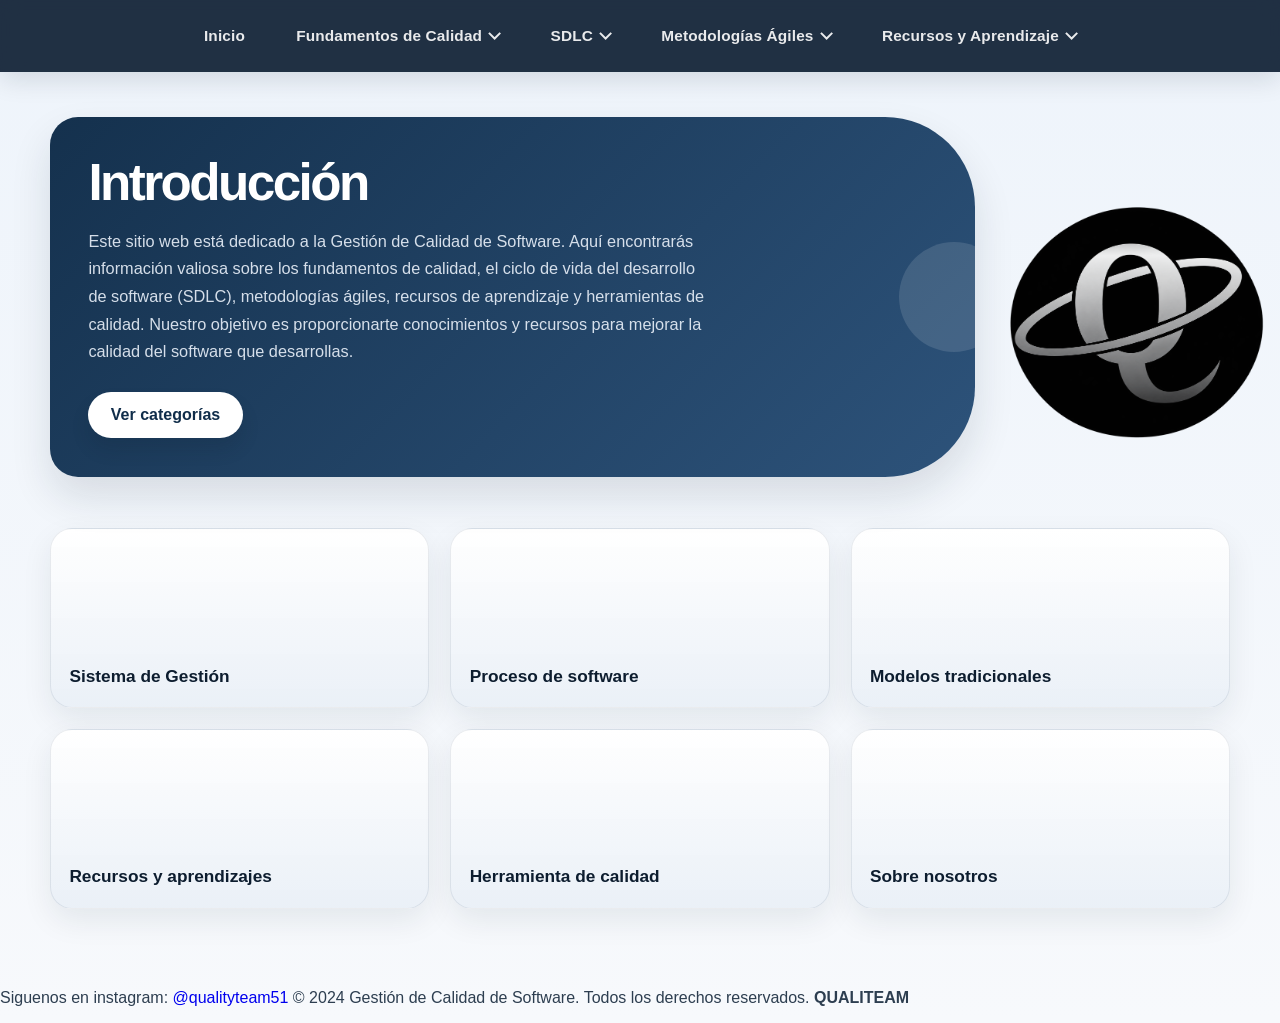
==== index.html @ 5d8a0419 "barra de navegacion con menu pregable inicio" ====
<!DOCTYPE html>
<html lang="es">
  <head>
    <meta charset="UTF-8" />
    <meta name="viewport" content="width=device-width, initial-scale=1.0" />
    <title>Gestión de Calidad de Software</title>
    <link rel="stylesheet" href="CSS/estilos.css" />
 <link rel="icon" href="fotos/Logo.jpg" type="image/png">
    <script src="JS/script.js" defer></script>
  </head>
  <body>
    <header class="topbar">
      <nav class="nav container" aria-label="Navegación principal">
        <ul class="nav__menu">
          <li><a href="index.html">Inicio</a></li>
          <li>
            <details class="nav__dropdown">
              <summary class="nav__dropdown-trigger">Fundamentos de Calidad</summary>
              <ul class="nav__submenu">
                <li><a href="fundamentos de calidad.html#quality-attributes-title">Atributos de calidad</a></li>
                <li><a href="fundamentos de calidad.html#quality-comparison-title">Calidad y pruebas</a></li>
                <li><a href="fundamentos de calidad.html#quality-traits-title">Características del software</a></li>
                <li><a href="fundamentos de calidad.html#test-levels-title">Niveles de pruebas</a></li>
              </ul>
            </details>
          </li>
          <li>
            <details class="nav__dropdown">
              <summary class="nav__dropdown-trigger">SDLC</summary>
              <ul class="nav__submenu">
                <li><a href="sdlc.html#introduccion">¿Qué es el SDLC?</a></li>
                <li><a href="sdlc.html#etapas">Etapas del SDLC</a></li>
                <li><a href="sdlc.html#stlc">SDLC y STLC</a></li>
                <li><a href="sdlc.html#glosario">Conceptos</a></li>
              </ul>
            </details>
          </li>
          <li>
            <details class="nav__dropdown">
              <summary class="nav__dropdown-trigger">Metodologías Ágiles</summary>
              <ul class="nav__submenu">
                <li><a href="">.</a></li>
                <li><a href="">.</a></li>
                <li><a href="">.</a></li>
                <li><a href=" ">.</a></li>
              </ul>
            </details>
          </li>
          <li>
            <details class="nav__dropdown">
              <summary class="nav__dropdown-trigger">Recursos y Aprendizaje</summary>
              <ul class="nav__submenu">
                <li><a href="">.</a></li>
                <li><a href="">.</a></li>
                <li><a href="">.</a></li>
                <li><a href="">.</a></li>
              </ul>
            </details>
          </li>
        </ul>
      </nav>
    </header>

    <main class="page">
      <section id="inicio" class="container hero" aria-labelledby="introduccion-title">
        <div class="hero__intro">
          <h1 id="introduccion-title" class="hero__title">Introducción</h1>
          <p class="hero__text"> 
            Este sitio web está dedicado a la Gestión de Calidad de Software. Aquí encontrarás información valiosa sobre los fundamentos de calidad, el ciclo de vida del desarrollo de software (SDLC), metodologías ágiles, recursos de aprendizaje y herramientas de calidad. Nuestro objetivo es proporcionarte conocimientos y recursos para mejorar la calidad del software que desarrollas.
          </p>
          <div class="hero__actions">
            <a href="#categorias" class="hero__button">Ver categorías</a>
          </div>
        </div>

        <div class="hero__logo" aria-label="Logo del sitio">
          <img src="fotos/Logo Q.png" alt="Logo de Gestión de Calidad de Software" />
        </div>
      </section>

      


      <section id="categorias" class="container categories" aria-label="Categorías principales del contenido">
        <div class="card-grid">
          <a class="feature-card" href="#sistema-gestion">Sistema de Gestión</a>
          <a class="feature-card" href="#proceso-software">Proceso de software</a>
          <a class="feature-card" href="#metodo-agil">Modelos tradicionales</a>
          <a class="feature-card" href="#recursos-y-aprendizajes">Recursos y aprendizajes</a>
          <a class="feature-card" href="#funcionalidad-javascript">Herramienta de calidad</a>
          <a class="feature-card" href="#requerimiento-sistema">Sobre nosotros</a>
        </div>
      </section>
    </main>
  </body>
  <footer> 
    <div class="footer-content">
      <p>Siguenos en instagram: <a href="https://www.instagram.com/qualityteam51?stkn=MThjODZhYXNjcDNhag==" target="_blank" rel="noopener noreferrer">@qualityteam51</a> &copy; 2024 Gestión de Calidad de Software. Todos los derechos reservados. <strong>QUALITEAM</strong></p>
    </div>
</html>
---- CSS/estilos.css ----
:root {
  --navy-900: #0d1d2f;
  --navy-800: #102d4a;
  --navy-700: #1d3d5f;
  --blue-500: #2d6aa8;
  --blue-200: #dfeaf6;
  --gray-100: #f3f6fb;
  --gray-200: #e7edf5;
  --gray-300: #d7dfe9;
  --gray-500: #5f7288;
  --gray-700: #2d3e50;
  --white: #ffffff;
  --shadow: 0 20px 40px rgba(13, 29, 47, 0.12);
}

* {
  box-sizing: border-box;
}

html {
  scroll-behavior: smooth;
}

body {
  margin: 0;
  font-family: "Segoe UI", Tahoma, Geneva, Verdana, sans-serif;
  background: linear-gradient(180deg, #eef4fb 0%, #f7f9fc 100%);
  color: var(--gray-700);
}

a {
  text-decoration: none;
}

img {
  max-width: 100%;
  display: block;
}

.quality-hero {
  width: min(1180px, calc(100% - 32px));
  margin: 2rem auto 1.5rem;
  display: grid;
  grid-template-columns: minmax(0, 1.55fr) minmax(310px, 0.75fr);
  align-items: stretch;
  gap: 1.5rem;
}

.quality-hero__content {
  min-width: 0;
  padding: 0.4rem 0;
}

.quality-hero__content h1 {
  margin: 0 0 1rem;
  color: #000000;
  font-size: clamp(2.2rem, 4vw, 4rem);
  line-height: 1.1;
  letter-spacing: -0.04em;
}

.quality-hero__content p {
  margin: 0;
  color: var(--gray-700);
  font-size: 1rem;
  line-height: 1.75;
}

.quality-intro {
  padding: 1.25rem;
  background: linear-gradient(135deg, #ffffff, #edf4fb);
  border: 2px solid #2d6aa8;
  border-radius: 18px;
  box-shadow: 0 12px 28px rgba(13, 29, 47, 0.12);
}

.quality-intro__content {
  height: 100%;
  display: flex;
  flex-direction: column;
  gap: 1rem;
}

.quality-intro img {
  width: 100%;
  height: 220px;
  object-fit: cover;
  border-radius: 12px;
  border: 2px solid #ffffff;
  box-shadow: 0 6px 16px rgba(13, 29, 47, 0.16);
}

.quality-intro h2 {
  margin: 0;
  color: var(--blue-500);
  font-size: 1.35rem;
  line-height: 1.3;
  text-align: center;
}

.quality-intro p {
  min-width: 0;
  margin: 0;
  color: var(--gray-700);
  font-size: 1rem;
  line-height: 1.7;
  text-align: center;
}

.container {
  width: min(1180px, calc(100% - 32px));
  margin: 0 auto;
}

.topbar {
  position: sticky;
  top: 0;
  z-index: 50;
  background: rgba(15, 31, 52, 0.92);
  backdrop-filter: blur(10px);
  box-shadow: 0 8px 26px rgba(11, 23, 39, 0.12);
}

.nav {
  min-height: 72px;
  display: flex;
  align-items: center;
  justify-content: center;
}

.nav__menu {
  list-style: none;
  display: flex;
  align-items: center;
  justify-content: center;
  flex-wrap: wrap;
  gap: 0.8rem;
  margin: 0;
  padding: 0.7rem 0;
}

.nav__menu li {
  display: inline-flex;
}

.nav__menu a {
  color: rgba(255, 255, 255, 0.9);
  font-size: 0.96rem;
  font-weight: 600;
  letter-spacing: 0.01em;
  padding: 0.75rem 1.2rem;
  border-radius: 999px;
  transition: all 0.25s ease;
}

.nav__menu a:hover,
.nav__menu a.is-active {
  background: rgba(255, 255, 255, 0.12);
  color: #ffffff;
  box-shadow: inset 0 0 0 1px rgba(255, 255, 255, 0.12);
}

.nav__dropdown {
  position: relative;
}

.nav__dropdown-trigger {
  display: flex;
  align-items: center;
  gap: 0.5rem;
  padding: 0.75rem 1.2rem;
  border-radius: 999px;
  color: rgba(255, 255, 255, 0.9);
  font-size: 0.96rem;
  font-weight: 600;
  letter-spacing: 0.01em;
  cursor: pointer;
  list-style: none;
  transition: background 0.2s ease, color 0.2s ease;
}

.nav__dropdown-trigger::-webkit-details-marker {
  display: none;
}

.nav__dropdown-trigger::after {
  width: 0.45rem;
  height: 0.45rem;
  border-right: 2px solid currentColor;
  border-bottom: 2px solid currentColor;
  content: "";
  transform: translateY(-0.12rem) rotate(45deg);
  transition: transform 0.2s ease;
}

.nav__dropdown[open] > .nav__dropdown-trigger,
.nav__dropdown-trigger:hover,
.nav__dropdown-trigger:focus-visible {
  background: rgba(255, 255, 255, 0.12);
  color: #ffffff;
  outline-color: rgba(255, 255, 255, 0.75);
}

.nav__dropdown[open] > .nav__dropdown-trigger::after {
  transform: translateY(0.12rem) rotate(225deg);
}

.nav__submenu {
  position: absolute;
  top: calc(100% + 0.45rem);
  left: 50%;
  z-index: 60;
  display: grid;
  width: max-content;
  max-width: min(320px, calc(100vw - 32px));
  gap: 0.25rem;
  margin: 0;
  padding: 0.55rem;
  border: 1px solid rgba(255, 255, 255, 0.12);
  border-radius: 14px;
  background: var(--navy-900);
  box-shadow: 0 16px 32px rgba(11, 23, 39, 0.28);
  list-style: none;
  transform: translateX(-50%);
}

.nav__menu .nav__submenu li {
  display: block;
}

.nav__menu .nav__submenu a {
  display: block;
  padding: 0.65rem 0.8rem;
  border-radius: 8px;
  font-size: 0.9rem;
  line-height: 1.4;
  white-space: normal;
}

.nav__menu .nav__submenu a:hover,
.nav__menu .nav__submenu a:focus-visible {
  background: rgba(255, 255, 255, 0.12);
  color: #ffffff;
  outline-color: rgba(255, 255, 255, 0.75);
}

:target {
  scroll-margin-top: 6rem;
}

.page {
  padding-bottom: 4rem;
}

.hero {
  display: grid;
  grid-template-columns: minmax(0, 1.9fr) 220px;
  align-items: center;
  gap: 2.2rem;
  padding: 2.8rem 0 2rem;
}

.hero__intro {
  position: relative;
  background: linear-gradient(135deg, rgba(16, 45, 74, 0.98), rgba(37, 76, 117, 0.96));
  border-radius: 28px 90px 90px 28px;
  box-shadow: var(--shadow);
  padding: clamp(1.5rem, 3vw, 2.4rem);
  overflow: hidden;
}

.hero__intro::after {
  content: "";
  position: absolute;
  right: -34px;
  top: 50%;
  width: 110px;
  height: 110px;
  border-radius: 50%;
  background: rgba(255, 255, 255, 0.12);
  transform: translateY(-50%);
}

.hero__eyebrow {
  display: inline-flex;
  margin-bottom: 1rem;
  padding: 0.45rem 0.9rem;
  border-radius: 999px;
  border: 1px solid rgba(202, 219, 238, 0.4);
  background: rgba(255, 255, 255, 0.06);
  color: #d9e6f6;
  font-size: 0.75rem;
  font-weight: 700;
  letter-spacing: 0.08em;
  text-transform: uppercase;
}

.hero__title {
  margin: 0;
  color: var(--white);
  font-size: clamp(2.2rem, 4vw, 4rem);
  line-height: 1.1;
  letter-spacing: -0.05em;
}

.hero__text {
  max-width: 620px;
  margin: 1rem 0 1.6rem;
  color: rgba(234, 241, 249, 0.9);
  font-size: 1.02rem;
  line-height: 1.7;
}

.hero__actions {
  display: flex;
  flex-wrap: wrap;
  gap: 0.9rem;
}

.hero__button {
  display: inline-flex;
  align-items: center;
  justify-content: center;
  padding: 0.9rem 1.4rem;
  border-radius: 999px;
  background: var(--white);
  color: var(--navy-800);
  font-weight: 700;
  box-shadow: 0 12px 18px rgba(12, 27, 43, 0.14);
  transition: transform 0.2s ease, box-shadow 0.2s ease;
}

.hero__button:hover,
.hero__button:focus-visible {
  transform: translateY(-2px);
  box-shadow: 0 16px 24px rgba(12, 27, 43, 0.18);
}

.hero__logo {
  width: 255px;
  height: 180px;
  margin-inline: auto;
  border-radius: 50%;
  display: grid;
  place-items: center;
  background: transparent;
  border: none;
  box-shadow: none;
  color: var(--white);
  font-size: 1.2rem;
  font-weight: 700;
  letter-spacing: 0.04em;
  text-transform: none;
  align-self: center;
}

.categories {
  padding-top: 1.2rem;
}

.card-grid {
  display: grid;
  grid-template-columns: repeat(3, minmax(0, 1fr));
  gap: 1.3rem;
  align-items: stretch;
}

.feature-card {
  display: flex;
  align-items: flex-end;
  min-height: 180px;
  padding: 1.2rem 1.15rem;
  border: 1px solid rgba(26, 52, 81, 0.09);
  border-radius: 22px;
  background: linear-gradient(180deg, rgba(255, 255, 255, 0.96), rgba(234, 240, 247, 0.98));
  box-shadow: 0 12px 30px rgba(16, 34, 53, 0.08);
  color: var(--navy-900);
  font-size: 1.08rem;
  font-weight: 700;
  line-height: 1.35;
  transition: transform 0.25s ease, box-shadow 0.25s ease, border-color 0.25s ease;
  cursor: pointer;
}

.feature-card:hover,
.feature-card:focus-visible {
  transform: translateY(-4px);
  border-color: rgba(45, 106, 168, 0.35);
  box-shadow: 0 18px 34px rgba(16, 34, 53, 0.12);
}

.feature-card:focus-visible {
  outline: 3px solid rgba(45, 106, 168, 0.3);
  outline-offset: 3px;
}

.detail-section {
  margin-top: 2.5rem;
  display: grid;
  gap: 1.2rem;
}

.info-panel {
  background: rgba(255, 255, 255, 0.9);
  border: 1px solid rgba(25, 43, 62, 0.08);
  border-radius: 20px;
  padding: 1.5rem 1.4rem 1.3rem;
  box-shadow: 0 10px 22px rgba(11, 23, 39, 0.05);
  scroll-margin-top: 120px;
}

.info-panel h2 {
  margin: 0 0 0.85rem;
  color: var(--navy-800);
  font-size: clamp(1.5rem, 2.5vw, 2.1rem);
  letter-spacing: -0.04em;
}

.info-panel p {
  margin: 0;
  color: var(--gray-500);
  line-height: 1.7;
  font-size: 1rem;
}

.quality-attributes {
  --accordion-surface: var(--white);
  --accordion-border: var(--gray-200);
  --accordion-accent: var(--blue-500);
  margin: 2.5rem 0;
}

.quality-attributes__intro {
  margin-bottom: 1.25rem;
}

.quality-attributes__intro h2 {
  margin: 0 0 0.65rem;
  color: var(--navy-800);
  font-size: clamp(1.5rem, 2.5vw, 2.1rem);
  line-height: 1.25;
}

.quality-attributes__intro p {
  margin: 0;
  color: var(--gray-500);
  line-height: 1.7;
}

.quality-accordion {
  display: grid;
  gap: 0.7rem;
}

.quality-accordion__item {
  overflow: hidden;
  border: 1px solid var(--accordion-border);
  border-radius: 12px;
  background: var(--accordion-surface);
  box-shadow: 0 5px 16px rgba(13, 29, 47, 0.05);
  transition: border-color 0.2s ease, box-shadow 0.2s ease;
}

.quality-accordion__item.is-open {
  border-color: var(--accordion-accent);
  box-shadow: 0 9px 22px rgba(13, 29, 47, 0.09);
}

.quality-accordion__heading {
  margin: 0;
  font-size: inherit;
}

.quality-accordion__trigger {
  width: 100%;
  min-height: 60px;
  display: flex;
  align-items: center;
  justify-content: space-between;
  gap: 1rem;
  padding: 1rem 1.2rem;
  border: 0;
  background: transparent;
  color: var(--navy-800);
  font: inherit;
  font-weight: 700;
  text-align: left;
  cursor: pointer;
}

.quality-accordion__trigger:hover,
.quality-accordion__trigger[aria-expanded="true"] {
  color: var(--accordion-accent);
}

.quality-accordion__trigger:focus-visible {
  outline: 3px solid color-mix(in srgb, var(--accordion-accent) 35%, transparent);
  outline-offset: -4px;
}

.quality-accordion__icon {
  position: relative;
  flex: 0 0 1.25rem;
  width: 1.25rem;
  height: 1.25rem;
  color: var(--accordion-accent);
}

.quality-accordion__icon::before,
.quality-accordion__icon::after {
  position: absolute;
  top: 50%;
  left: 50%;
  width: 0.75rem;
  height: 2px;
  border-radius: 2px;
  background: currentColor;
  content: "";
  transform: translate(-50%, -50%);
  transition: transform 0.25s ease;
}

.quality-accordion__icon::after {
  transform: translate(-50%, -50%) rotate(90deg);
}

.quality-accordion__trigger[aria-expanded="true"] .quality-accordion__icon::after {
  transform: translate(-50%, -50%) rotate(0);
}

.quality-accordion__panel {
  display: grid;
  grid-template-rows: 0fr;
  transition: grid-template-rows 0.3s ease;
}

.quality-accordion__panel.is-open {
  grid-template-rows: 1fr;
}

.quality-accordion__panel-inner {
  overflow: hidden;
}

.quality-accordion__panel-inner p {
  margin: 0;
  padding: 0 1.2rem 1.1rem;
  color: var(--gray-500);
  line-height: 1.7;
}

.quality-comparison {
  --comparison-surface: var(--white);
  --comparison-border: var(--gray-200);
  --comparison-accent: var(--blue-500);
  margin: 2.5rem 0;
}

.quality-comparison__intro {
  margin-bottom: 1.25rem;
}

.quality-comparison__intro h2 {
  margin: 0 0 0.65rem;
  color: var(--navy-800);
  font-size: clamp(1.5rem, 2.5vw, 2.1rem);
  line-height: 1.25;
}

.quality-comparison__intro p {
  margin: 0;
  color: var(--gray-500);
  line-height: 1.7;
}

.quality-comparison__grid {
  display: grid;
  grid-template-columns: repeat(3, minmax(0, 1fr));
  align-items: stretch;
  gap: 1rem;
}

.quality-comparison__card {
  --card-accent: var(--comparison-accent);
  display: flex;
  flex-direction: column;
  min-width: 0;
  padding: 1.35rem;
  border: 1px solid var(--comparison-border);
  border-top: 3px solid var(--card-accent);
  border-radius: 12px;
  background: var(--comparison-surface);
  box-shadow: 0 8px 22px rgba(13, 29, 47, 0.07);
  transition: transform 0.2s ease, box-shadow 0.2s ease;
}

.quality-comparison__card:hover {
  transform: translateY(-3px);
  box-shadow: 0 13px 28px rgba(13, 29, 47, 0.11);
}

.quality-comparison__card--qa {
  --card-accent: var(--blue-500);
}

.quality-comparison__card--qc {
  --card-accent: var(--navy-700);
}

.quality-comparison__card--testing {
  --card-accent: var(--gray-500);
}

.quality-comparison__label {
  align-self: flex-start;
  margin-bottom: 0.9rem;
  padding: 0.3rem 0.6rem;
  border-radius: 999px;
  background: var(--gray-100);
  color: var(--card-accent);
  font-size: 0.75rem;
  font-weight: 700;
}

.quality-comparison__card h3 {
  margin: 0 0 0.7rem;
  color: var(--navy-800);
  font-size: 1.2rem;
  line-height: 1.35;
}

.quality-comparison__card h3 span {
  color: var(--card-accent);
}

.quality-comparison__card > p {
  margin: 0 0 1.2rem;
  color: var(--gray-500);
  line-height: 1.7;
}

.quality-comparison__note {
  display: flex;
  align-items: baseline;
  gap: 0.45rem;
  margin-top: auto;
  padding-top: 1rem;
  border-top: 1px solid var(--comparison-border);
  color: var(--gray-700);
  font-size: 0.94rem;
  line-height: 1.6;
}

.quality-comparison__note strong,
.quality-comparison__note span {
  flex: 0 0 auto;
  color: var(--card-accent);
}

.test-levels,
.quality-callout,
.quality-tools {
  --editorial-accent: var(--blue-500);
  --editorial-rule: var(--gray-300);
}

.test-levels,
.quality-callout {
  margin: 2.5rem 0;
}

.test-levels h2,
.quality-callout h2,
.quality-tools h2 {
  margin: 0 0 0.8rem;
  color: var(--navy-800);
  font-size: 1.8rem;
  line-height: 1.3;
}

.test-levels > p,
.quality-callout > p,
.quality-tools p {
  line-height: 1.7;
}

.test-levels__list {
  display: grid;
  gap: 0.85rem;
  margin: 1.2rem 0 0;
  padding: 0;
  list-style: none;
}

.test-levels__list li {
  display: grid;
  grid-template-columns: 1.35rem minmax(0, 1fr);
  align-items: start;
  gap: 0.75rem;
}

.test-levels__list svg {
  width: 1.25rem;
  height: 1.25rem;
  margin-top: 0.18rem;
  fill: none;
  stroke: var(--editorial-accent);
  stroke-linecap: round;
  stroke-linejoin: round;
  stroke-width: 1.8;
}

.test-levels__list p {
  margin: 0;
  line-height: 1.7;
}

.test-levels__list strong {
  color: var(--editorial-accent);
}

.quality-callout {
  padding: 1.4rem 1.5rem;
  border-left: 4px solid var(--editorial-accent);
  background: var(--gray-100);
}

.quality-callout__formula {
  margin: 1.4rem 0 0;
  color: var(--navy-800);
  font-size: 1.3rem;
  line-height: 1.55;
  text-align: center;
}

.quality-tools {
  margin: 3rem auto;
}

.quality-tools__header {
  margin-bottom: 2.5rem;
}

.quality-tools__header h2 {
  font-size: 2rem;
}

.quality-tools__header p {
  max-width: 58rem;
  margin: 0;
  color: var(--gray-500);
}

.quality-tools__overview,
.quality-tools__types,
.quality-tools__benefits {
  margin: 2.5rem 0;
}

.quality-tools__overview p,
.quality-tools__benefits > p {
  max-width: 72ch;
  margin: 0 0 1.1rem;
  line-height: 1.8;
}

.quality-tools__types > h2,
.quality-tools__benefits > h2 {
  padding-bottom: 0.75rem;
  border-bottom: 1px solid var(--editorial-rule);
}

.tool-type-list {
  display: grid;
}

.tool-type {
  padding: 1.6rem 0;
  border-bottom: 1px solid var(--editorial-rule);
}

.tool-type:first-child {
  padding-top: 0.5rem;
}

.tool-type__category {
  display: inline-block;
  margin-bottom: 0.5rem;
  color: var(--editorial-accent);
  font-size: 0.82rem;
  font-weight: 700;
}

.tool-type h3,
.quality-benefit h3 {
  margin: 0 0 0.7rem;
  color: var(--navy-800);
  font-size: 1.2rem;
  line-height: 1.4;
}

.tool-type > p {
  max-width: 78ch;
  margin: 0 0 0.8rem;
  line-height: 1.8;
}

.tool-type__examples {
  max-width: 78ch;
  margin-top: 1rem;
  color: var(--gray-700);
  line-height: 1.8;
}

.tool-type__examples strong {
  color: var(--editorial-accent);
}

.tool-type__examples code {
  color: var(--navy-800);
  font: inherit;
  font-weight: 700;
}

.quality-benefits-grid {
  display: grid;
  grid-template-columns: repeat(2, minmax(0, 1fr));
  column-gap: 2.5rem;
  row-gap: 2rem;
  margin-top: 1.5rem;
}

.quality-benefit h3 {
  margin-bottom: 0.35rem;
}

.quality-benefit p {
  margin: 0;
  color: var(--gray-500);
  line-height: 1.7;
}

.practical-example {
  --timeline-accent: var(--blue-500);
  --timeline-line: var(--gray-300);
  margin: 3rem 0;
}

.practical-example__intro {
  margin-bottom: 2rem;
}

.practical-example__intro h2 {
  margin: 0 0 0.9rem;
  color: var(--navy-800);
  font-size: 1.8rem;
  line-height: 1.35;
}

.practical-example__intro p {
  max-width: 76ch;
  margin: 0 0 0.8rem;
  line-height: 1.75;
}

.quality-timeline {
  position: relative;
  display: grid;
  gap: 0;
  margin: 0;
  padding: 0 0 0 2rem;
  list-style: none;
}

.quality-timeline::before {
  position: absolute;
  top: 0.55rem;
  bottom: 0.9rem;
  left: 0.38rem;
  width: 2px;
  background: var(--timeline-line);
  content: "";
}

.quality-timeline__item {
  position: relative;
  padding: 0 0 1.7rem;
  transition: transform 0.2s ease;
}

.quality-timeline__item::after {
  position: absolute;
  top: 0.35rem;
  left: -2rem;
  width: 0.85rem;
  height: 0.85rem;
  border: 2px solid var(--white);
  border-radius: 50%;
  background: var(--timeline-accent);
  box-shadow: 0 0 0 1px var(--timeline-accent);
  content: "";
  transition: box-shadow 0.2s ease, transform 0.2s ease;
}

.quality-timeline__item h3 {
  display: flex;
  align-items: baseline;
  gap: 0.65rem;
  margin: 0 0 0.4rem;
  color: var(--navy-800);
  font-size: 1.12rem;
  line-height: 1.45;
  transition: color 0.2s ease;
}

.quality-timeline__item h3 span {
  color: var(--timeline-accent);
  font-size: 0.82rem;
  font-weight: 700;
  font-variant-numeric: tabular-nums;
}

.quality-timeline__item p {
  max-width: 76ch;
  margin: 0;
  color: var(--gray-500);
  line-height: 1.75;
}

.quality-timeline__item:hover {
  transform: translateX(3px);
}

.quality-timeline__item:hover h3 {
  color: var(--timeline-accent);
}

.quality-timeline__item:hover::after {
  box-shadow: 0 0 0 4px var(--blue-200);
  transform: scale(1.08);
}

.quality-timeline__item:last-child {
  padding-bottom: 0.5rem;
}

.practical-example__conclusion {
  max-width: 76ch;
  margin: 1.75rem 0 0;
  padding-top: 1rem;
  border-top: 1px solid var(--gray-200);
  color: var(--gray-700);
  line-height: 1.75;
}

@media (max-width: 640px) {
  .quality-callout {
    padding: 1.1rem;
  }

  .quality-callout__formula {
    font-size: 1.05rem;
  }

  .quality-benefits-grid {
    grid-template-columns: 1fr;
    row-gap: 1.5rem;
  }

  .practical-example__intro h2 {
    font-size: 1.5rem;
  }
}

@media (prefers-reduced-motion: reduce) {
  .quality-timeline__item,
  .quality-timeline__item::after {
    transition: none;
  }
}

.quality-traits {
  --traits-surface: var(--white);
  --traits-border: var(--gray-200);
  --traits-accent: var(--blue-500);
  margin: 2.5rem 0;
}

.quality-traits__intro {
  margin-bottom: 1.25rem;
}

.quality-traits__intro h2 {
  margin: 0 0 0.65rem;
  color: var(--navy-800);
  font-size: clamp(1.5rem, 2.5vw, 2.1rem);
  line-height: 1.25;
}

.quality-traits__intro p {
  margin: 0;
  color: var(--gray-500);
  line-height: 1.7;
}

.quality-traits__grid {
  display: grid;
  grid-template-columns: repeat(4, minmax(0, 1fr));
  align-items: start;
  gap: 1rem;
}

.quality-trait {
  overflow: hidden;
  border: 1px solid var(--traits-border);
  border-radius: 12px;
  background: var(--traits-surface);
  box-shadow: 0 7px 20px rgba(13, 29, 47, 0.06);
  transition: transform 0.2s ease, box-shadow 0.2s ease, border-color 0.2s ease;
}

.quality-trait:hover,
.quality-trait:focus-within,
.quality-trait.is-open {
  transform: translateY(-3px);
  border-color: var(--traits-accent);
  box-shadow: 0 12px 26px rgba(13, 29, 47, 0.1);
}

.quality-trait__heading {
  margin: 0;
  font-size: inherit;
}

.quality-trait__trigger {
  width: 100%;
  min-height: 112px;
  display: flex;
  align-items: flex-start;
  justify-content: space-between;
  gap: 0.75rem;
  padding: 1.15rem;
  border: 0;
  background: transparent;
  color: var(--navy-800);
  font: inherit;
  font-weight: 700;
  line-height: 1.4;
  text-align: left;
  cursor: pointer;
}

.quality-trait__trigger:hover,
.quality-trait__trigger[aria-expanded="true"] {
  color: var(--traits-accent);
}

.quality-trait__trigger:focus-visible {
  outline: 3px solid color-mix(in srgb, var(--traits-accent) 35%, transparent);
  outline-offset: -4px;
}

.quality-trait__icon {
  position: relative;
  flex: 0 0 1.15rem;
  width: 1.15rem;
  height: 1.15rem;
  margin-top: 0.1rem;
  color: var(--traits-accent);
}

.quality-trait__icon::before,
.quality-trait__icon::after {
  position: absolute;
  top: 50%;
  left: 50%;
  width: 0.7rem;
  height: 2px;
  border-radius: 2px;
  background: currentColor;
  content: "";
  transform: translate(-50%, -50%);
  transition: transform 0.25s ease;
}

.quality-trait__icon::after {
  transform: translate(-50%, -50%) rotate(90deg);
}

.quality-trait__trigger[aria-expanded="true"] .quality-trait__icon::after {
  transform: translate(-50%, -50%) rotate(0);
}

.quality-trait__panel {
  display: grid;
  grid-template-rows: 0fr;
  transition: grid-template-rows 0.3s ease;
}

.quality-trait__panel.is-open {
  grid-template-rows: 1fr;
}

.quality-trait__panel-inner {
  overflow: hidden;
}

.quality-trait__panel-inner p {
  margin: 0;
  padding: 0 1.15rem 1.15rem;
  color: var(--gray-500);
  line-height: 1.65;
  opacity: 0;
  transform: translateY(-0.4rem);
  transition: opacity 0.25s ease, transform 0.25s ease;
}

.quality-trait__panel.is-open .quality-trait__panel-inner p {
  opacity: 1;
  transform: translateY(0);
}

@media (max-width: 960px) {
  .quality-traits__grid {
    grid-template-columns: repeat(2, minmax(0, 1fr));
  }
}

@media (max-width: 600px) {
  .quality-traits__grid {
    grid-template-columns: 1fr;
  }

  .quality-trait__trigger {
    min-height: 76px;
  }
}

@media (max-width: 820px) {
  .quality-comparison__grid {
    grid-template-columns: repeat(2, minmax(0, 1fr));
  }
}

@media (max-width: 560px) {
  .quality-comparison__grid {
    grid-template-columns: 1fr;
  }
}

@media (prefers-reduced-motion: reduce) {
  .quality-accordion__item,
  .quality-accordion__icon::before,
  .quality-accordion__icon::after,
  .quality-accordion__panel,
  .quality-comparison__card,
  .quality-trait,
  .quality-trait__icon::before,
  .quality-trait__icon::after,
  .quality-trait__panel,
  .quality-trait__panel-inner p {
    transition: none;
  }
}

@media (max-width: 900px) {
  .hero {
    grid-template-columns: 1fr;
    gap: 1.5rem;
    padding-top: 2.2rem;
  }

  .hero__logo {
    width: 255px;
    height: 180px;
  }

  .card-grid {
    grid-template-columns: repeat(2, minmax(0, 1fr));
  }
}

@media (max-width: 900px) {
  .quality-hero {
    grid-template-columns: 1fr;
  }

  .quality-intro {
    width: 100%;
  }
}

@media (max-width: 640px) {
  .quality-hero {
    width: calc(100% - 32px);
  }

  .quality-intro {
    width: 100%;
    margin-left: auto;
    margin-right: auto;
    text-align: center;
  }

  .quality-intro img {
    width: 100%;
    height: 180px;
  }
}

@media (max-width: 640px) {
  .nav {
    padding: 0.6rem 0;
  }

  .nav__menu {
    gap: 0.45rem;
  }

  .nav__menu a {
    font-size: 0.82rem;
    padding: 0.7rem 0.85rem;
  }

  .nav__dropdown-trigger {
    gap: 0.4rem;
    padding: 0.7rem 0.85rem;
    font-size: 0.82rem;
  }

  .nav__menu .nav__submenu a {
    padding: 0.65rem 0.8rem;
    font-size: 0.9rem;
  }

  .hero__intro {
    border-radius: 24px;
  }

  .hero__intro::after {
    display: none;
  }

  .card-grid {
    grid-template-columns: 1fr;
  }
}

.sdlc-cycle {
  width: min(100% - 2rem, 680px);
  margin: 2rem auto;
  padding: 1rem;
  overflow: hidden;
  border: 1px solid var(--gray-200);
  border-radius: 20px;
  background: var(--white);
  box-shadow: var(--shadow);
}

.sdlc-cycle .imagen-sdlc {
  width: 100%;
  height: auto;
  border-radius: 12px;
}

.sdlc-cycle figcaption {
  margin-top: 0.85rem;
  color: var(--gray-500);
  font-size: 0.95rem;
  line-height: 1.6;
  text-align: center;
}

#stlc .sdlc-comparison__intro {
  max-width: 78ch;
  line-height: 1.75;
}

.sdlc-comparison__scroll-hint {
  display: none;
}

.sdlc-comparison__table-wrap {
  max-width: 100%;
  margin: 1.5rem 0;
  overflow-x: auto;
  border: 1px solid var(--gray-200);
  border-radius: 16px;
  background: var(--white);
  box-shadow: 0 12px 28px rgba(13, 29, 47, 0.08);
  -webkit-overflow-scrolling: touch;
}

.sdlc-comparison__table-wrap:focus-visible {
  outline: 3px solid rgba(45, 106, 168, 0.4);
  outline-offset: 3px;
}

.sdlc-comparison__table {
  width: 100%;
  min-width: 720px;
  border-collapse: separate;
  border-spacing: 0;
  color: var(--gray-700);
  line-height: 1.6;
  text-align: left;
}

.sdlc-comparison__table caption {
  padding: 1rem 1.15rem;
  color: var(--navy-800);
  font-size: 1.05rem;
  font-weight: 700;
  text-align: left;
}

.sdlc-comparison__table th,
.sdlc-comparison__table td {
  padding: 1rem 1.15rem;
  border-top: 1px solid var(--gray-200);
  vertical-align: top;
}

.sdlc-comparison__table thead th {
  background: var(--navy-800);
  color: var(--white);
  font-size: 0.95rem;
  font-weight: 700;
}

.sdlc-comparison__table thead th:first-child {
  width: 17%;
}

.sdlc-comparison__table thead th:nth-child(2) {
  background: var(--blue-500);
}

.sdlc-comparison__table thead th:nth-child(3) {
  background: var(--navy-700);
}

.sdlc-comparison__table tbody th {
  width: 17%;
  color: var(--navy-800);
  font-size: 0.95rem;
}

.sdlc-comparison__table tbody tr:nth-child(even) {
  background: var(--gray-100);
}

.sdlc-comparison__note {
  margin: 1.5rem 0;
  padding: 1rem 1.2rem;
  border-left: 4px solid var(--blue-500);
  border-radius: 0 12px 12px 0;
  background: var(--blue-200);
  color: var(--navy-800);
  line-height: 1.7;
}

@media (max-width: 560px) {
  .sdlc-cycle {
    width: calc(100% - 1rem);
    padding: 0.65rem;
    border-radius: 16px;
  }

  .sdlc-comparison__scroll-hint {
    display: block;
    margin: 0.75rem 0;
    color: var(--gray-500);
    font-size: 0.9rem;
  }

  .sdlc-comparison__table th,
  .sdlc-comparison__table td {
    padding: 0.85rem;
  }
}

#glosario .sdlc-glossary__intro {
  max-width: 78ch;
  margin-bottom: 1.25rem;
  color: var(--gray-500);
  line-height: 1.75;
}

.sdlc-glossary__grid {
  display: grid;
  grid-template-columns: repeat(2, minmax(0, 1fr));
  gap: 1rem;
  margin: 1.5rem 0;
}

.sdlc-glossary__item {
  min-width: 0;
  padding: 1.2rem;
  border: 1px solid var(--gray-200);
  border-left: 4px solid var(--blue-500);
  border-radius: 12px;
  background: var(--white);
  box-shadow: 0 8px 22px rgba(13, 29, 47, 0.06);
}

.sdlc-glossary__item dt {
  display: flex;
  flex-wrap: wrap;
  align-items: center;
  gap: 0.55rem;
  margin-bottom: 0.65rem;
  color: var(--navy-800);
  font-size: 1.08rem;
  font-weight: 700;
  line-height: 1.4;
}

.sdlc-glossary__category {
  padding: 0.2rem 0.55rem;
  border-radius: 999px;
  background: var(--blue-200);
  color: var(--blue-500);
  font-size: 0.72rem;
  font-weight: 700;
  letter-spacing: 0.03em;
  text-transform: uppercase;
}

.sdlc-glossary__item dd {
  margin: 0;
  color: var(--gray-500);
  line-height: 1.7;
}

@media (max-width: 700px) {
  .sdlc-glossary__grid {
    grid-template-columns: 1fr;
  }
}
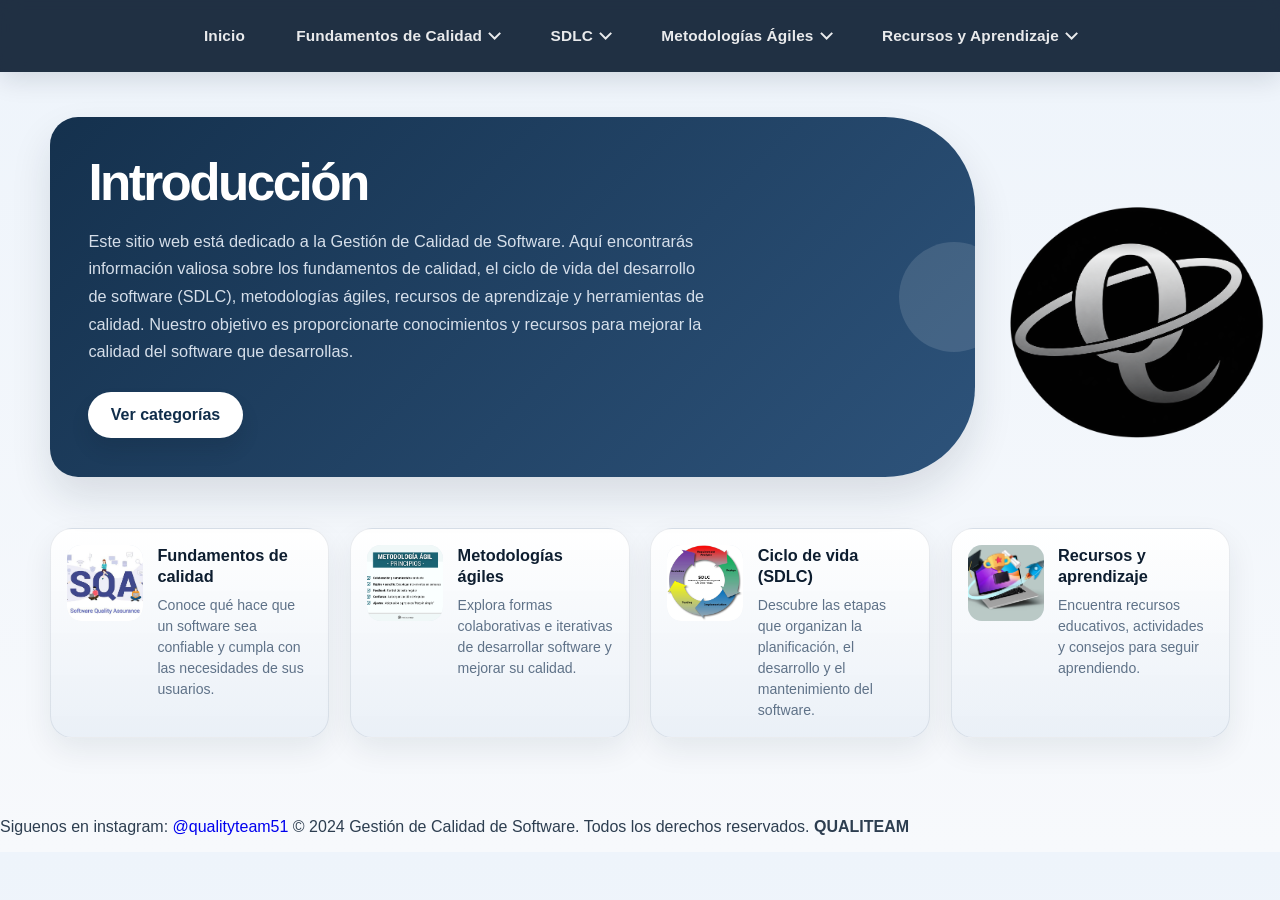
==== commit c7f0fb5c: "Incorparacion de las ultimas 2 paginas (Metodologias agiles) y (Recursos y Aprendizaje) y atajos fal" ====
--- a/index.html
+++ b/index.html
@@ -8,7 +8,7 @@
  <link rel="icon" href="fotos/Logo.jpg" type="image/png">
     <script src="JS/script.js" defer></script>
   </head>
-  <body>
+   <body>
     <header class="topbar">
       <nav class="nav container" aria-label="Navegación principal">
         <ul class="nav__menu">
@@ -39,21 +39,21 @@
             <details class="nav__dropdown">
               <summary class="nav__dropdown-trigger">Metodologías Ágiles</summary>
               <ul class="nav__submenu">
-                <li><a href="">.</a></li>
-                <li><a href="">.</a></li>
-                <li><a href="">.</a></li>
-                <li><a href=" ">.</a></li>
+                <li><a href="metodologias_agiles.html#que-son-agiles">¿Qué son?</a></li>
+                <li><a href="metodologias_agiles.html#aporte-calidad">Agilidad y calidad</a></li>
+                <li><a href="metodologias_agiles.html#metodologias">Metodologías</a></li>
+                <li><a href="metodologias_agiles.html#tecnicas">Técnicas de calidad</a></li>
               </ul>
             </details>
           </li>
           <li>
-            <details class="nav__dropdown">
+             <details class="nav__dropdown">
               <summary class="nav__dropdown-trigger">Recursos y Aprendizaje</summary>
               <ul class="nav__submenu">
-                <li><a href="">.</a></li>
-                <li><a href="">.</a></li>
-                <li><a href="">.</a></li>
-                <li><a href="">.</a></li>
+                <li><a href="recursos_aprendizaje.html#recursos-educativos">Recursos educativos</a></li>
+                <li><a href="recursos_aprendizaje.html#habilidades">Habilidades</a></li>
+                <li><a href="recursos_aprendizaje.html#actividades">Actividades prácticas</a></li>
+                <li><a href="recursos_aprendizaje.html#consejos">Consejos de aprendizaje</a></li>
               </ul>
             </details>
           </li>
@@ -83,12 +83,34 @@
 
       <section id="categorias" class="container categories" aria-label="Categorías principales del contenido">
         <div class="card-grid">
-          <a class="feature-card" href="#sistema-gestion">Sistema de Gestión</a>
-          <a class="feature-card" href="#proceso-software">Proceso de software</a>
-          <a class="feature-card" href="#metodo-agil">Modelos tradicionales</a>
-          <a class="feature-card" href="#recursos-y-aprendizajes">Recursos y aprendizajes</a>
-          <a class="feature-card" href="#funcionalidad-javascript">Herramienta de calidad</a>
-          <a class="feature-card" href="#requerimiento-sistema">Sobre nosotros</a>
+          <a class="feature-card" href="fundamentos%20de%20calidad.html#quality-attributes-title">
+            <img class="feature-card__image" src="fotos/calidad.jpg" alt="Ilustración sobre aseguramiento de calidad de software" />
+            <span class="feature-card__content">
+              <span class="feature-card__title">Fundamentos de calidad</span>
+              <span class="feature-card__description">Conoce qué hace que un software sea confiable y cumpla con las necesidades de sus usuarios.</span>
+            </span>
+          </a>
+          <a class="feature-card" href="metodologias_agiles.html#que-son-agiles">
+            <img class="feature-card__image" src="fotos/metodologias agiles.png" alt="Logo de Qualiteam" />
+            <span class="feature-card__content">
+              <span class="feature-card__title">Metodologías ágiles</span>
+              <span class="feature-card__description">Explora formas colaborativas e iterativas de desarrollar software y mejorar su calidad.</span>
+            </span>
+          </a>
+          <a class="feature-card" href="sdlc.html#introduccion">
+            <img class="feature-card__image" src="fotos/SDLC_Cycle.jpg" alt="Diagrama del ciclo de vida del desarrollo de software" />
+            <span class="feature-card__content">
+              <span class="feature-card__title">Ciclo de vida (SDLC)</span>
+              <span class="feature-card__description">Descubre las etapas que organizan la planificación, el desarrollo y el mantenimiento del software.</span>
+            </span>
+          </a>
+          <a class="feature-card" href="recursos_aprendizaje.html#recursos-educativos">
+            <img class="feature-card__image" src="fotos/recurso%20de%20aprendizaje.png" alt="Vista previa de recursos de aprendizaje" />
+            <span class="feature-card__content">
+              <span class="feature-card__title">Recursos y aprendizaje</span>
+              <span class="feature-card__description">Encuentra recursos educativos, actividades y consejos para seguir aprendiendo.</span>
+            </span>
+          </a>
         </div>
       </section>
     </main>
--- a/CSS/estilos.css
+++ b/CSS/estilos.css
@@ -382,6 +382,46 @@
   cursor: pointer;
 }
 
+.categories .card-grid {
+  grid-template-columns: repeat(4, minmax(0, 1fr));
+}
+
+.categories .feature-card {
+  display: grid;
+  grid-template-columns: 76px minmax(0, 1fr);
+  align-items: start;
+  gap: 0.9rem;
+  min-height: 0;
+  padding: 1rem;
+}
+
+.feature-card__image {
+  width: 76px;
+  height: 76px;
+  border-radius: 14px;
+  object-fit: cover;
+  background: var(--gray-200);
+}
+
+.feature-card__content {
+  display: grid;
+  gap: 0.45rem;
+}
+
+.feature-card__title {
+  color: var(--navy-900);
+  font-size: 1.02rem;
+  font-weight: 700;
+  line-height: 1.3;
+}
+
+.feature-card__description {
+  color: var(--gray-500);
+  font-size: 0.88rem;
+  font-weight: 400;
+  line-height: 1.5;
+}
+
 .feature-card:hover,
 .feature-card:focus-visible {
   transform: translateY(-4px);
@@ -392,6 +432,18 @@
 .feature-card:focus-visible {
   outline: 3px solid rgba(45, 106, 168, 0.3);
   outline-offset: 3px;
+}
+
+@media (max-width: 980px) {
+  .categories .card-grid {
+    grid-template-columns: repeat(2, minmax(0, 1fr));
+  }
+}
+
+@media (max-width: 560px) {
+  .categories .card-grid {
+    grid-template-columns: 1fr;
+  }
 }
 
 .detail-section {
@@ -1438,3 +1490,657 @@
     grid-template-columns: 1fr;
   }
 }
+
+.agile-page {
+  padding-bottom: 4.5rem;
+}
+
+.agile-hero {
+  display: grid;
+  grid-template-columns: minmax(0, 1.7fr) minmax(220px, 0.7fr);
+  align-items: center;
+  gap: 2rem;
+  margin-top: 2rem;
+  padding: clamp(1.6rem, 5vw, 3.5rem);
+  overflow: hidden;
+  border-radius: 28px;
+  background: linear-gradient(135deg, var(--navy-900), var(--navy-700));
+  box-shadow: var(--shadow);
+  color: var(--white);
+}
+
+.agile-hero__content {
+  max-width: 54rem;
+}
+
+.agile-eyebrow,
+.agile-kicker {
+  margin: 0 0 0.65rem;
+  color: var(--blue-500);
+  font-size: 0.76rem;
+  font-weight: 800;
+  letter-spacing: 0.1em;
+  text-transform: uppercase;
+}
+
+.agile-eyebrow {
+  color: #b9d6f4;
+}
+
+.agile-hero h1 {
+  max-width: 15ch;
+  margin: 0;
+  color: var(--white);
+  font-size: clamp(2.2rem, 5vw, 4rem);
+  letter-spacing: -0.045em;
+  line-height: 1.08;
+}
+
+.agile-hero__lead {
+  max-width: 62ch;
+  margin: 1.25rem 0 0;
+  color: rgba(255, 255, 255, 0.82);
+  font-size: 1.08rem;
+  line-height: 1.75;
+}
+
+.agile-hero__link {
+  display: inline-flex;
+  align-items: center;
+  gap: 0.65rem;
+  margin-top: 1.6rem;
+  color: var(--white);
+  font-weight: 700;
+}
+
+.agile-hero__link span {
+  display: grid;
+  width: 1.8rem;
+  height: 1.8rem;
+  place-items: center;
+  border: 1px solid rgba(255, 255, 255, 0.45);
+  border-radius: 50%;
+}
+
+.agile-hero__link:hover,
+.agile-hero__link:focus-visible {
+  color: #b9d6f4;
+}
+
+.agile-hero__note {
+  padding: 1.5rem;
+  border: 1px solid rgba(255, 255, 255, 0.22);
+  border-radius: 20px;
+  background: rgba(255, 255, 255, 0.09);
+}
+
+.agile-hero__note-label {
+  color: #b9d6f4;
+  font-size: 0.75rem;
+  font-weight: 800;
+  letter-spacing: 0.1em;
+  text-transform: uppercase;
+}
+
+.agile-hero__note p {
+  margin: 0.7rem 0 0;
+  color: var(--white);
+  font-size: 1.2rem;
+  font-weight: 700;
+  line-height: 1.5;
+}
+
+.agile-content {
+  padding-top: 0.5rem;
+}
+
+.agile-section {
+  margin-top: 3.6rem;
+  scroll-margin-top: 6rem;
+}
+
+.agile-section--tinted {
+  padding: clamp(1.3rem, 3vw, 2rem);
+  border: 1px solid var(--gray-200);
+  border-radius: 22px;
+  background: rgba(255, 255, 255, 0.62);
+}
+
+.agile-section__heading {
+  display: flex;
+  align-items: flex-start;
+  gap: 1rem;
+  margin-bottom: 1rem;
+}
+
+.agile-section__number {
+  flex: 0 0 auto;
+  color: var(--blue-500);
+  font-size: 0.92rem;
+  font-weight: 800;
+  letter-spacing: 0.08em;
+}
+
+.agile-section__heading .agile-kicker {
+  margin-bottom: 0.35rem;
+}
+
+.agile-section h2 {
+  margin: 0;
+  color: var(--navy-800);
+  font-size: clamp(1.65rem, 3vw, 2.25rem);
+  letter-spacing: -0.035em;
+  line-height: 1.2;
+}
+
+.agile-section__intro {
+  max-width: 76ch;
+  margin: 0 0 1.4rem;
+  color: var(--gray-500);
+  line-height: 1.75;
+}
+
+.agile-intro-grid {
+  display: grid;
+  grid-template-columns: 1.2fr 0.8fr;
+  gap: 1rem;
+}
+
+.agile-copy {
+  margin: 0;
+  color: var(--gray-500);
+  font-size: 1.03rem;
+  line-height: 1.8;
+}
+
+.agile-copy--highlight {
+  padding: 1.2rem 1.35rem;
+  border-left: 4px solid var(--blue-500);
+  border-radius: 0 14px 14px 0;
+  background: var(--blue-200);
+  color: var(--navy-800);
+  font-weight: 600;
+}
+
+.agile-card-grid {
+  display: grid;
+  gap: 1rem;
+  margin-top: 1.4rem;
+}
+
+.agile-card-grid--traits {
+  grid-template-columns: repeat(4, minmax(0, 1fr));
+}
+
+.agile-card-grid--contributions {
+  grid-template-columns: repeat(3, minmax(0, 1fr));
+}
+
+.agile-card {
+  min-width: 0;
+  padding: 1.2rem;
+  border: 1px solid var(--gray-200);
+  border-radius: 16px;
+  background: var(--white);
+  box-shadow: 0 8px 22px rgba(13, 29, 47, 0.05);
+}
+
+.agile-card__index {
+  display: inline-block;
+  margin-bottom: 0.7rem;
+  color: var(--blue-500);
+  font-size: 0.75rem;
+  font-weight: 800;
+  letter-spacing: 0.08em;
+}
+
+.agile-card h3,
+.agile-method h3,
+.agile-tradeoffs__panel h3 {
+  margin: 0 0 0.5rem;
+  color: var(--navy-800);
+  font-size: 1.08rem;
+  line-height: 1.35;
+}
+
+.agile-card p,
+.agile-method > p {
+  margin: 0;
+  color: var(--gray-500);
+  line-height: 1.65;
+}
+
+.agile-card--wide {
+  grid-column: span 2;
+}
+
+.agile-method-grid {
+  display: grid;
+  grid-template-columns: repeat(2, minmax(0, 1fr));
+  gap: 1rem;
+  margin-top: 1.4rem;
+}
+
+.agile-method {
+  padding: 1.4rem;
+  border: 1px solid var(--gray-200);
+  border-top: 4px solid var(--blue-500);
+  border-radius: 14px;
+  background: var(--white);
+  box-shadow: 0 8px 22px rgba(13, 29, 47, 0.05);
+}
+
+.agile-method__label {
+  margin-bottom: 0.4rem !important;
+  color: var(--blue-500) !important;
+  font-size: 0.73rem;
+  font-weight: 800;
+  letter-spacing: 0.08em;
+  text-transform: uppercase;
+}
+
+.agile-method h3 {
+  margin-bottom: 0.65rem;
+  font-size: 1.35rem;
+}
+
+.agile-method .agile-method__quality {
+  margin-top: 1rem;
+  padding-top: 0.9rem;
+  border-top: 1px solid var(--gray-200);
+  color: var(--gray-700);
+}
+
+.agile-method__quality strong {
+  display: block;
+  margin-bottom: 0.25rem;
+  color: var(--navy-800);
+}
+
+.agile-technique-list {
+  display: grid;
+  grid-template-columns: repeat(2, minmax(0, 1fr));
+  gap: 0.75rem;
+  margin: 1.4rem 0 0;
+  padding: 0;
+  list-style: none;
+}
+
+.agile-technique-list li {
+  display: grid;
+  gap: 0.25rem;
+  padding: 1rem 1.1rem;
+  border: 1px solid var(--gray-200);
+  border-radius: 12px;
+  background: var(--white);
+  line-height: 1.6;
+}
+
+.agile-technique-list strong {
+  color: var(--navy-800);
+}
+
+.agile-technique-list span {
+  color: var(--gray-500);
+}
+
+.agile-steps {
+  display: grid;
+  grid-template-columns: repeat(3, minmax(0, 1fr));
+  gap: 1rem;
+  margin: 1.4rem 0 0;
+  padding: 0;
+  counter-reset: agile-step;
+  list-style: none;
+}
+
+.agile-steps li {
+  position: relative;
+  min-width: 0;
+  padding: 1.1rem 1.1rem 1.1rem 3.2rem;
+  border: 1px solid var(--gray-200);
+  border-radius: 14px;
+  background: var(--white);
+  counter-increment: agile-step;
+}
+
+.agile-steps li::before {
+  position: absolute;
+  top: 1rem;
+  left: 1rem;
+  display: grid;
+  width: 1.55rem;
+  height: 1.55rem;
+  place-items: center;
+  border-radius: 50%;
+  background: var(--blue-200);
+  color: var(--blue-500);
+  content: counter(agile-step);
+  font-size: 0.78rem;
+  font-weight: 800;
+}
+
+.agile-steps li > span {
+  color: var(--navy-800);
+  font-weight: 700;
+}
+
+.agile-steps p {
+  margin: 0.35rem 0 0;
+  color: var(--gray-500);
+  line-height: 1.6;
+}
+
+.agile-example-note {
+  margin: 1.2rem 0 0;
+  padding: 1rem 1.2rem;
+  border-radius: 12px;
+  background: var(--blue-200);
+  color: var(--navy-800);
+  font-weight: 600;
+  line-height: 1.65;
+}
+
+.agile-tradeoffs {
+  display: grid;
+  grid-template-columns: repeat(2, minmax(0, 1fr));
+  gap: 1rem;
+  margin-top: 1.4rem;
+}
+
+.agile-tradeoffs__panel {
+  padding: 1.4rem;
+  border: 1px solid var(--gray-200);
+  border-radius: 16px;
+  background: var(--white);
+}
+
+.agile-tradeoffs__panel h3 {
+  margin-bottom: 0.9rem;
+  font-size: 1.3rem;
+}
+
+.agile-tradeoffs__panel ul {
+  display: grid;
+  gap: 0.65rem;
+  margin: 0;
+  padding-left: 1.2rem;
+  color: var(--gray-500);
+  line-height: 1.6;
+}
+
+.agile-tradeoffs__panel li::marker {
+  color: var(--blue-500);
+}
+
+.agile-tradeoffs__panel--challenge {
+  background: #f7f9fc;
+}
+
+.agile-footer {
+  padding: 1.5rem 1rem;
+  background: var(--navy-900);
+  color: rgba(255, 255, 255, 0.78);
+  text-align: center;
+}
+
+.agile-footer .footer-content {
+  width: min(1180px, 100%);
+  margin: 0 auto;
+}
+
+.agile-footer p {
+  margin: 0;
+}
+
+.agile-footer strong {
+  color: var(--white);
+}
+
+@media (max-width: 900px) {
+  .agile-card-grid--traits {
+    grid-template-columns: repeat(3, minmax(0, 1fr));
+  }
+
+  .agile-steps {
+    grid-template-columns: repeat(2, minmax(0, 1fr));
+  }
+}
+
+@media (max-width: 700px) {
+  .agile-hero {
+    grid-template-columns: 1fr;
+  }
+
+  .agile-hero__note {
+    max-width: 32rem;
+  }
+
+  .agile-intro-grid,
+  .agile-method-grid,
+  .agile-tradeoffs {
+    grid-template-columns: 1fr;
+  }
+
+  .agile-card-grid--traits,
+  .agile-card-grid--contributions {
+    grid-template-columns: repeat(2, minmax(0, 1fr));
+  }
+
+  .agile-card--wide {
+    grid-column: span 1;
+  }
+}
+
+@media (max-width: 480px) {
+  .agile-card-grid--traits,
+  .agile-card-grid--contributions,
+  .agile-technique-list,
+  .agile-steps {
+    grid-template-columns: 1fr;
+  }
+
+  .agile-section__heading {
+    gap: 0.7rem;
+  }
+}
+
+.learning-resource-group + .learning-resource-group {
+  margin-top: 2.4rem;
+  padding-top: 2rem;
+  border-top: 1px solid var(--gray-300);
+}
+
+.learning-resource-group__heading {
+  display: flex;
+  align-items: baseline;
+  gap: 0.75rem;
+  margin-bottom: 0.8rem;
+}
+
+.learning-resource-group__heading > span {
+  color: var(--blue-500);
+  font-size: 0.78rem;
+  font-weight: 800;
+  letter-spacing: 0.08em;
+}
+
+.learning-resource-group__heading h3 {
+  margin: 0;
+  color: var(--navy-800);
+  font-size: clamp(1.2rem, 2.2vw, 1.5rem);
+}
+
+.learning-resource-grid {
+  display: grid;
+  grid-template-columns: repeat(3, minmax(0, 1fr));
+  gap: 1rem;
+}
+
+.learning-resource-grid--four {
+  grid-template-columns: repeat(4, minmax(0, 1fr));
+}
+
+.learning-resource-grid--tools {
+  grid-template-columns: repeat(3, minmax(0, 1fr));
+}
+
+.learning-resource {
+  min-width: 0;
+  padding: 1.2rem;
+  border: 1px solid var(--gray-200);
+  border-radius: 15px;
+  background: var(--white);
+  box-shadow: 0 8px 22px rgba(13, 29, 47, 0.05);
+}
+
+.learning-resource__tag,
+.learning-activity__number {
+  display: inline-block;
+  margin-bottom: 0.65rem;
+  color: var(--blue-500);
+  font-size: 0.72rem;
+  font-weight: 800;
+  letter-spacing: 0.07em;
+  text-transform: uppercase;
+}
+
+.learning-resource h4 {
+  margin: 0 0 0.5rem;
+  color: var(--navy-800);
+  font-size: 1.12rem;
+  line-height: 1.35;
+}
+
+.learning-resource p,
+.learning-activity p {
+  margin: 0;
+  color: var(--gray-500);
+  line-height: 1.65;
+}
+
+.learning-skill-grid {
+  display: grid;
+  grid-template-columns: repeat(4, minmax(0, 1fr));
+  gap: 0.75rem;
+  margin: 1.4rem 0 0;
+  padding: 0;
+  list-style: none;
+}
+
+.learning-skill-grid li {
+  position: relative;
+  min-width: 0;
+  padding: 1rem 1rem 1rem 2.4rem;
+  border: 1px solid var(--gray-200);
+  border-radius: 12px;
+  background: var(--white);
+  color: var(--gray-700);
+  line-height: 1.55;
+}
+
+.learning-skill-grid li::before {
+  position: absolute;
+  top: 1.15rem;
+  left: 1rem;
+  width: 0.6rem;
+  height: 0.6rem;
+  border-radius: 50%;
+  background: var(--blue-500);
+  content: "";
+}
+
+.learning-activity-grid {
+  display: grid;
+  grid-template-columns: repeat(2, minmax(0, 1fr));
+  gap: 1rem;
+}
+
+.learning-activity {
+  padding: 1.3rem;
+  border: 1px solid var(--gray-200);
+  border-radius: 15px;
+  background: var(--white);
+  box-shadow: 0 8px 22px rgba(13, 29, 47, 0.05);
+}
+
+.learning-activity h3 {
+  margin: 0 0 0.55rem;
+  color: var(--navy-800);
+  font-size: 1.15rem;
+}
+
+.learning-advice-list {
+  display: grid;
+  grid-template-columns: repeat(3, minmax(0, 1fr));
+  gap: 1rem;
+  margin: 1.4rem 0 0;
+  padding: 0;
+  counter-reset: learning-advice;
+  list-style: none;
+}
+
+.learning-advice-list li {
+  position: relative;
+  min-width: 0;
+  padding: 1.1rem 1.1rem 1.1rem 3.2rem;
+  border: 1px solid var(--gray-200);
+  border-radius: 14px;
+  background: var(--white);
+  counter-increment: learning-advice;
+}
+
+.learning-advice-list li::before {
+  position: absolute;
+  top: 1rem;
+  left: 1rem;
+  display: grid;
+  width: 1.55rem;
+  height: 1.55rem;
+  place-items: center;
+  border-radius: 50%;
+  background: var(--blue-200);
+  color: var(--blue-500);
+  content: counter(learning-advice);
+  font-size: 0.78rem;
+  font-weight: 800;
+}
+
+.learning-advice-list li > span {
+  color: var(--navy-800);
+  font-weight: 700;
+  line-height: 1.5;
+}
+
+.learning-advice-list p {
+  margin: 0.4rem 0 0;
+  color: var(--gray-500);
+  line-height: 1.6;
+}
+
+@media (max-width: 900px) {
+  .learning-resource-grid--four,
+  .learning-skill-grid {
+    grid-template-columns: repeat(2, minmax(0, 1fr));
+  }
+}
+
+@media (max-width: 700px) {
+  .learning-resource-grid,
+  .learning-resource-grid--four,
+  .learning-resource-grid--tools,
+  .learning-advice-list {
+    grid-template-columns: repeat(2, minmax(0, 1fr));
+  }
+}
+
+@media (max-width: 480px) {
+  .learning-resource-grid,
+  .learning-resource-grid--four,
+  .learning-resource-grid--tools,
+  .learning-skill-grid,
+  .learning-activity-grid,
+  .learning-advice-list {
+    grid-template-columns: 1fr;
+  }
+}
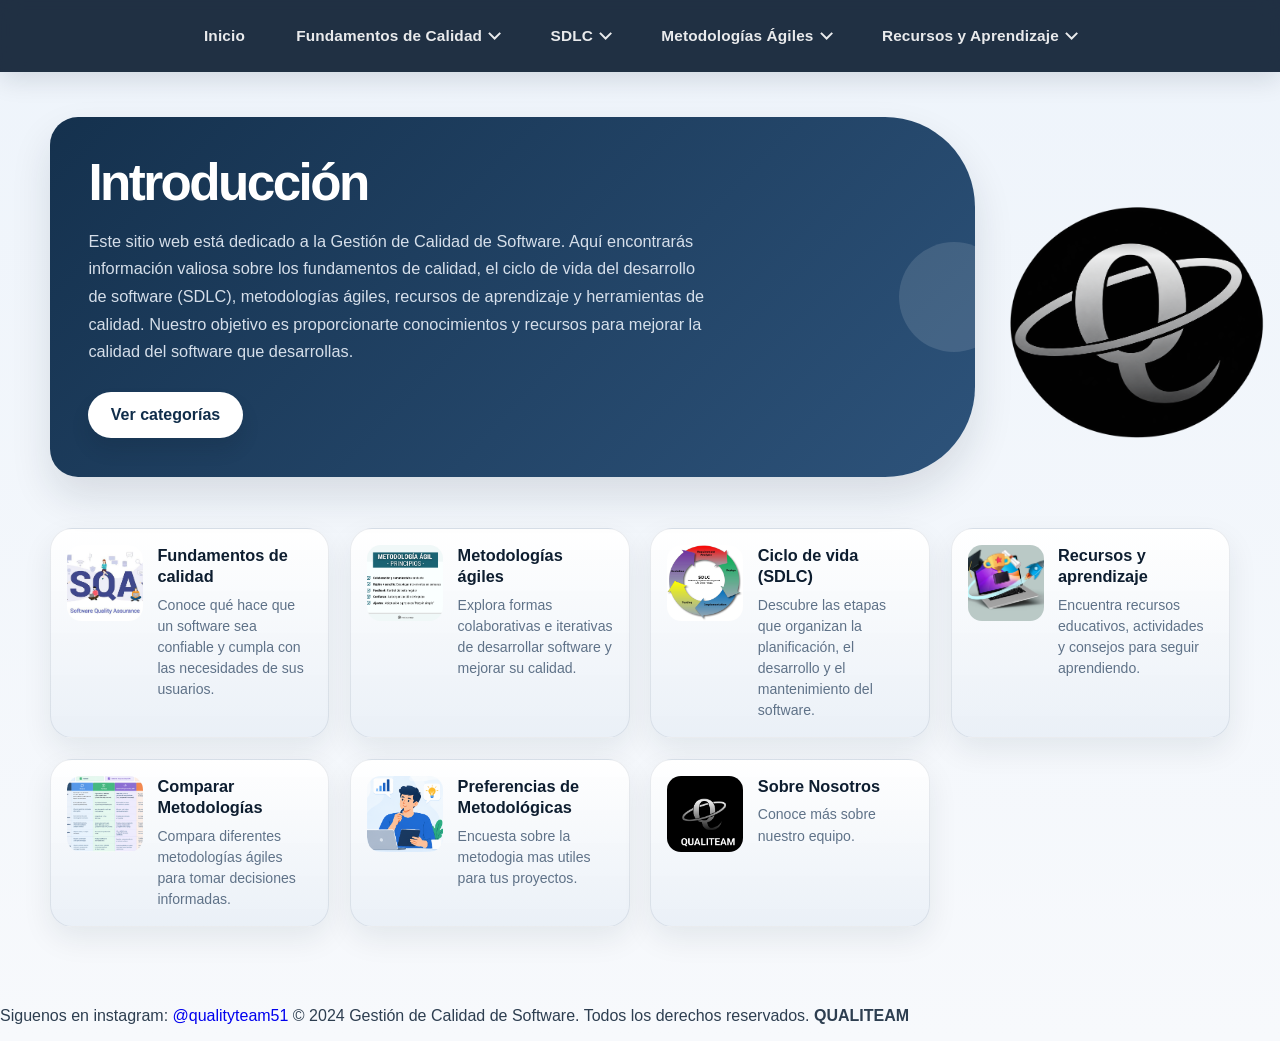
==== commit d08ba543: "Implementando cambios pedidos por el cliente y agregando las ultimas categorias" ====
--- a/index.html
+++ b/index.html
@@ -111,6 +111,27 @@
               <span class="feature-card__description">Encuentra recursos educativos, actividades y consejos para seguir aprendiendo.</span>
             </span>
           </a>
+            <a class="feature-card" href="recursos_aprendizaje.html#recursos-educativos">
+            <img class="feature-card__image" src="fotos/Comparador de Metodologías Ágiles.png" alt="Vista previa de recursos de aprendizaje" />
+            <span class="feature-card__content">
+              <span class="feature-card__title">Comparar Metodologías</span>
+              <span class="feature-card__description">Compara diferentes metodologías ágiles para tomar decisiones informadas.</span>
+            </span>
+          </a>
+            <a class="feature-card" href="recursos_aprendizaje.html#recursos-educativos">
+            <img class="feature-card__image" src="fotos/Encuesta sobre Metodologías Ágiles.png" alt="Vista previa de recursos de aprendizaje" />
+            <span class="feature-card__content">
+              <span class="feature-card__title">Preferencias de Metodológicas</span>
+              <span class="feature-card__description">Encuesta sobre la metodogia mas utiles para tus proyectos.</span>
+            </span>
+          </a>
+            <a class="feature-card" href="recursos_aprendizaje.html#recursos-educativos">
+            <img class="feature-card__image" src="fotos/Logo.jpg" alt="Vista previa de recursos de aprendizaje" />
+            <span class="feature-card__content">
+              <span class="feature-card__title">Sobre Nosotros</span>
+              <span class="feature-card__description">Conoce más sobre nuestro equipo.</span>
+            </span>
+          </a>
         </div>
       </section>
     </main>
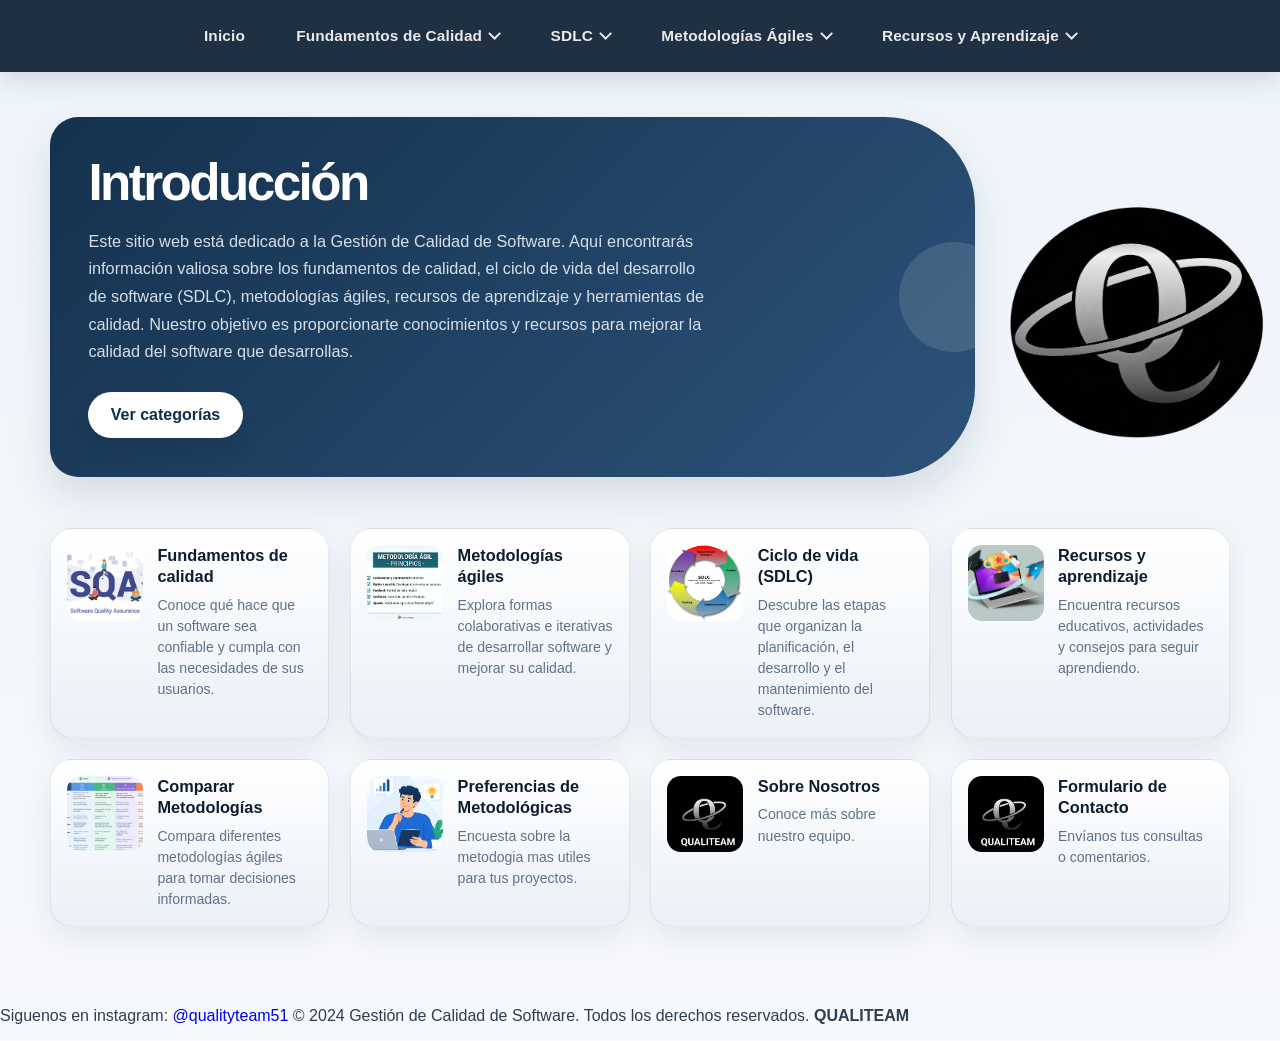
==== commit ce0e4a4d: "Formulario de contacto" ====
--- a/index.html
+++ b/index.html
@@ -43,6 +43,8 @@
                 <li><a href="metodologias_agiles.html#aporte-calidad">Agilidad y calidad</a></li>
                 <li><a href="metodologias_agiles.html#metodologias">Metodologías</a></li>
                 <li><a href="metodologias_agiles.html#tecnicas">Técnicas de calidad</a></li>
+                <li><a href="Comparar metodologias.html">Comparador de metodologías</a></li>
+                <li><a href="Preferencia de metadologia.html">Encuesta de preferencias</a></li>
               </ul>
             </details>
           </li>
@@ -111,25 +113,32 @@
               <span class="feature-card__description">Encuentra recursos educativos, actividades y consejos para seguir aprendiendo.</span>
             </span>
           </a>
-            <a class="feature-card" href="recursos_aprendizaje.html#recursos-educativos">
+            <a class="feature-card" href="Comparar metodologias.html">
             <img class="feature-card__image" src="fotos/Comparador de Metodologías Ágiles.png" alt="Vista previa de recursos de aprendizaje" />
             <span class="feature-card__content">
               <span class="feature-card__title">Comparar Metodologías</span>
               <span class="feature-card__description">Compara diferentes metodologías ágiles para tomar decisiones informadas.</span>
             </span>
           </a>
-            <a class="feature-card" href="recursos_aprendizaje.html#recursos-educativos">
+            <a class="feature-card" href="Preferencia de metadologia.html">
             <img class="feature-card__image" src="fotos/Encuesta sobre Metodologías Ágiles.png" alt="Vista previa de recursos de aprendizaje" />
             <span class="feature-card__content">
               <span class="feature-card__title">Preferencias de Metodológicas</span>
               <span class="feature-card__description">Encuesta sobre la metodogia mas utiles para tus proyectos.</span>
             </span>
           </a>
-            <a class="feature-card" href="recursos_aprendizaje.html#recursos-educativos">
+            <a class="feature-card" href="sobre_nosotros.html">
             <img class="feature-card__image" src="fotos/Logo.jpg" alt="Vista previa de recursos de aprendizaje" />
             <span class="feature-card__content">
               <span class="feature-card__title">Sobre Nosotros</span>
               <span class="feature-card__description">Conoce más sobre nuestro equipo.</span>
+            </span>
+          </a>
+          <a class="feature-card" href="sobre_nosotros.html#contact-title">
+            <img class="feature-card__image" src="fotos/Logo.jpg" alt="Formulario de contacto" />
+            <span class="feature-card__content">
+              <span class="feature-card__title">Formulario de Contacto</span>
+              <span class="feature-card__description">Envíanos tus consultas o comentarios.</span>
             </span>
           </a>
         </div>
--- a/CSS/estilos.css
+++ b/CSS/estilos.css
@@ -2144,3 +2144,2912 @@
     grid-template-columns: 1fr;
   }
 }
+
+/* ==========================================================================
+   US-18: Comparador Interactivo de Metodologías
+   ========================================================================== */
+
+.visually-hidden {
+  position: absolute;
+  width: 1px;
+  height: 1px;
+  padding: 0;
+  margin: -1px;
+  overflow: hidden;
+  clip: rect(0, 0, 0, 0);
+  white-space: nowrap;
+  border: 0;
+}
+
+.comparator-section {
+  margin-top: 2.5rem;
+}
+
+.comparator-fieldset {
+  margin: 0;
+  padding: 0;
+  border: none;
+}
+
+.comparator-buttons-grid {
+  display: grid;
+  grid-template-columns: repeat(auto-fit, minmax(260px, 1fr));
+  gap: 1.25rem;
+  margin-top: 1.5rem;
+}
+
+/* Tarjeta interactiva / Botón de selección */
+.methodology-card-btn {
+  display: flex;
+  flex-direction: column;
+  align-items: flex-start;
+  width: 100%;
+  padding: 1.35rem;
+  background: var(--white);
+  border: 2px solid var(--gray-200);
+  border-radius: 20px;
+  box-shadow: 0 4px 14px rgba(13, 29, 47, 0.05);
+  cursor: pointer;
+  text-align: left;
+  font-family: inherit;
+  transition: all 0.25s cubic-bezier(0.16, 1, 0.3, 1);
+  position: relative;
+}
+
+.methodology-card-btn:hover {
+  transform: translateY(-3px);
+  border-color: #9cbddc;
+  box-shadow: 0 10px 24px rgba(13, 29, 47, 0.1);
+}
+
+.methodology-card-btn:focus-visible {
+  outline: 3px solid rgba(45, 106, 168, 0.45);
+  outline-offset: 3px;
+}
+
+/* Estado activo / seleccionado */
+.methodology-card-btn.is-selected {
+  border-color: var(--blue-500);
+  background: linear-gradient(180deg, #ffffff 0%, #f4f8fd 100%);
+  box-shadow: 0 8px 22px rgba(45, 106, 168, 0.16);
+}
+
+.methodology-card-btn.is-selected .methodology-card__checkbox {
+  background: var(--blue-500);
+  border-color: var(--blue-500);
+  color: var(--white);
+}
+
+.methodology-card-btn.is-selected .check-icon {
+  opacity: 1;
+  transform: scale(1);
+}
+
+.methodology-card__header {
+  display: flex;
+  justify-content: space-between;
+  align-items: center;
+  width: 100%;
+  margin-bottom: 0.85rem;
+}
+
+.methodology-card__badge {
+  display: inline-block;
+  padding: 0.25rem 0.65rem;
+  border-radius: 999px;
+  font-size: 0.72rem;
+  font-weight: 700;
+  letter-spacing: 0.03em;
+  text-transform: uppercase;
+}
+
+.badge--scrum {
+  background: rgba(45, 106, 168, 0.12);
+  color: #174f85;
+  border: 1px solid rgba(45, 106, 168, 0.25);
+}
+
+.badge--kanban {
+  background: rgba(16, 149, 120, 0.12);
+  color: #0b6852;
+  border: 1px solid rgba(16, 149, 120, 0.25);
+}
+
+.badge--xp {
+  background: rgba(109, 40, 217, 0.12);
+  color: #551fa8;
+  border: 1px solid rgba(109, 40, 217, 0.25);
+}
+
+
+.badge--cascada {
+  background: rgba(71, 85, 105, 0.12);
+  color: #334155;
+  border: 1px solid rgba(71, 85, 105, 0.28);
+}
+
+.badge--vmodel {
+  background: rgba(2, 132, 199, 0.12);
+  color: #0369a1;
+  border: 1px solid rgba(2, 132, 199, 0.28);
+}
+
+.badge--incremental {
+  background: rgba(190, 18, 60, 0.12);
+  color: #9f1239;
+  border: 1px solid rgba(190, 18, 60, 0.28);
+}
+
+.badge--lean {
+  background: rgba(217, 119, 6, 0.12);
+  color: #92400e;
+  border: 1px solid rgba(217, 119, 6, 0.25);
+}
+
+.methodology-card__checkbox {
+  display: flex;
+  align-items: center;
+  justify-content: center;
+  width: 1.5rem;
+  height: 1.5rem;
+  border-radius: 6px;
+  border: 2px solid var(--gray-300);
+  background: var(--white);
+  transition: all 0.2s ease;
+  flex-shrink: 0;
+}
+
+.check-icon {
+  width: 1rem;
+  height: 1rem;
+  opacity: 0;
+  transform: scale(0.6);
+  transition: all 0.2s cubic-bezier(0.34, 1.56, 0.64, 1);
+}
+
+.methodology-card__name {
+  color: var(--navy-900);
+  font-size: 1.25rem;
+  font-weight: 700;
+  line-height: 1.25;
+  margin-bottom: 0.45rem;
+}
+
+.methodology-card__desc {
+  color: var(--gray-500);
+  font-size: 0.88rem;
+  line-height: 1.55;
+  margin-bottom: 0.95rem;
+  flex-grow: 1;
+}
+
+.methodology-card__status {
+  display: flex;
+  align-items: center;
+  gap: 0.45rem;
+  font-size: 0.78rem;
+  font-weight: 600;
+  color: var(--gray-500);
+  margin-top: auto;
+}
+
+.methodology-card-btn.is-selected .methodology-card__status {
+  color: var(--blue-500);
+}
+
+.status-dot {
+  width: 7px;
+  height: 7px;
+  border-radius: 50%;
+  background: var(--gray-300);
+  transition: background 0.2s ease;
+}
+
+.methodology-card-btn.is-selected .status-dot {
+  background: #10b981;
+  box-shadow: 0 0 0 3px rgba(16, 185, 129, 0.2);
+}
+
+/* Barra de herramientas y atajos */
+.comparator-toolbar {
+  display: flex;
+  flex-wrap: wrap;
+  align-items: center;
+  justify-content: space-between;
+  gap: 1rem;
+  margin-top: 1.4rem;
+  padding: 1rem 1.25rem;
+  background: var(--white);
+  border: 1px solid var(--gray-200);
+  border-radius: 16px;
+  box-shadow: 0 4px 16px rgba(13, 29, 47, 0.04);
+}
+
+.comparator-toolbar__info {
+  display: flex;
+  align-items: center;
+  gap: 0.85rem;
+  flex-wrap: wrap;
+}
+
+.comparator-counter-pill {
+  display: inline-flex;
+  align-items: center;
+  padding: 0.35rem 0.85rem;
+  background: var(--blue-200);
+  color: var(--navy-800);
+  font-size: 0.82rem;
+  font-weight: 700;
+  border-radius: 999px;
+}
+
+.comparator-counter-hint {
+  font-size: 0.82rem;
+  color: var(--gray-500);
+}
+
+.comparator-toolbar__actions {
+  display: flex;
+  align-items: center;
+  gap: 0.65rem;
+}
+
+.comparator-action-btn {
+  display: inline-flex;
+  align-items: center;
+  gap: 0.45rem;
+  padding: 0.48rem 0.95rem;
+  background: var(--blue-500);
+  color: var(--white);
+  border: 1px solid transparent;
+  border-radius: 10px;
+  font-size: 0.84rem;
+  font-weight: 600;
+  font-family: inherit;
+  cursor: pointer;
+  transition: all 0.2s ease;
+}
+
+.comparator-action-btn:hover {
+  background: var(--navy-700);
+  transform: translateY(-1px);
+}
+
+.comparator-action-btn--ghost {
+  background: transparent;
+  color: var(--gray-700);
+  border-color: var(--gray-300);
+}
+
+.comparator-action-btn--ghost:hover {
+  background: var(--gray-100);
+  color: var(--navy-900);
+}
+
+.action-icon {
+  width: 0.95rem;
+  height: 0.95rem;
+}
+
+.comparator-toolbar__presets {
+  display: flex;
+  align-items: center;
+  gap: 0.5rem;
+  flex-wrap: wrap;
+  width: 100%;
+  padding-top: 0.75rem;
+  border-top: 1px solid var(--gray-200);
+}
+
+.presets-label {
+  font-size: 0.8rem;
+  font-weight: 700;
+  color: var(--gray-500);
+  margin-right: 0.25rem;
+}
+
+.preset-pill {
+  padding: 0.3rem 0.75rem;
+  background: var(--gray-100);
+  color: var(--gray-700);
+  border: 1px solid var(--gray-200);
+  border-radius: 999px;
+  font-size: 0.78rem;
+  font-weight: 600;
+  font-family: inherit;
+  cursor: pointer;
+  transition: all 0.2s ease;
+}
+
+.preset-pill:hover {
+  background: var(--blue-200);
+  color: var(--navy-800);
+  border-color: #9cbddc;
+}
+
+/* Tabla Comparativa Adaptativa */
+.comparator-table-wrap {
+  position: relative;
+  max-width: 100%;
+  margin: 1.5rem 0;
+  overflow-x: auto;
+  border: 1px solid var(--gray-200);
+  border-radius: 18px;
+  background: var(--white);
+  box-shadow: 0 12px 32px rgba(13, 29, 47, 0.08);
+  -webkit-overflow-scrolling: touch;
+}
+
+.comparator-table-scroll-hint {
+  display: none;
+  padding: 0.65rem 1rem;
+  background: #edf4fb;
+  color: var(--blue-500);
+  font-size: 0.82rem;
+  font-weight: 600;
+  border-bottom: 1px solid var(--gray-200);
+  text-align: right;
+}
+
+.comparator-table {
+  width: 100%;
+  min-width: 760px;
+  border-collapse: separate;
+  border-spacing: 0;
+  color: var(--gray-700);
+  line-height: 1.6;
+  text-align: left;
+}
+
+.comparator-table caption {
+  padding: 1.1rem 1.4rem;
+  color: var(--navy-900);
+  font-size: 1.15rem;
+  font-weight: 700;
+  text-align: left;
+  border-bottom: 1px solid var(--gray-200);
+  background: #fafcff;
+}
+
+.comparator-table th,
+.comparator-table td {
+  padding: 1.15rem 1.35rem;
+  border-top: 1px solid var(--gray-200);
+  border-right: 1px solid var(--gray-200);
+  vertical-align: top;
+}
+
+.comparator-table th:last-child,
+.comparator-table td:last-child {
+  border-right: none;
+}
+
+/* Cabeceras thead */
+.comparator-table thead th {
+  padding: 1.25rem 1.35rem;
+  color: var(--white);
+  font-size: 0.98rem;
+  font-weight: 700;
+  position: relative;
+}
+
+.comparator-table thead th.col-dimension {
+  width: 22%;
+  min-width: 180px;
+  background: var(--navy-900);
+  color: #d8e5f3;
+  letter-spacing: 0.04em;
+  font-size: 0.88rem;
+  text-transform: uppercase;
+}
+
+.comparator-table thead th.col-scrum {
+  background: linear-gradient(145deg, #102d4a 0%, #1d5a96 100%);
+}
+
+.comparator-table thead th.col-kanban {
+  background: linear-gradient(145deg, #0e3d36 0%, #0d765e 100%);
+}
+
+.comparator-table thead th.col-xp {
+  background: linear-gradient(145deg, #2b1754 0%, #6025ba 100%);
+}
+
+
+.comparator-table thead th.col-cascada {
+  background: linear-gradient(145deg, #1e293b 0%, #475569 100%);
+}
+
+.comparator-table thead th.col-vmodel {
+  background: linear-gradient(145deg, #0c4a6e 0%, #0284c7 100%);
+}
+
+.comparator-table thead th.col-incremental {
+  background: linear-gradient(145deg, #4c0519 0%, #be123c 100%);
+}
+
+.comparator-table thead th.col-lean {
+  background: linear-gradient(145deg, #4d2b07 0%, #b45309 100%);
+}
+
+.col-header-inner {
+  display: flex;
+  flex-direction: column;
+  gap: 0.45rem;
+}
+
+.col-header-top {
+  display: flex;
+  align-items: center;
+  justify-content: space-between;
+  gap: 0.5rem;
+}
+
+.col-header-title {
+  font-size: 1.2rem;
+  font-weight: 800;
+  color: var(--white);
+}
+
+.btn-remove-col {
+  display: inline-flex;
+  align-items: center;
+  justify-content: center;
+  padding: 0.2rem 0.5rem;
+  background: rgba(255, 255, 255, 0.18);
+  border: 1px solid rgba(255, 255, 255, 0.35);
+  border-radius: 6px;
+  color: var(--white);
+  font-size: 0.72rem;
+  font-weight: 600;
+  cursor: pointer;
+  transition: all 0.2s ease;
+}
+
+.btn-remove-col:hover {
+  background: rgba(239, 68, 68, 0.85);
+  border-color: rgba(239, 68, 68, 1);
+  color: var(--white);
+}
+
+.col-header-subtitle {
+  font-size: 0.78rem;
+  font-weight: 400;
+  opacity: 0.88;
+  line-height: 1.35;
+}
+
+/* Cuerpo de la tabla */
+.comparator-table tbody th.row-dimension {
+  width: 22%;
+  background: #f7f9fd;
+  color: var(--navy-800);
+  font-weight: 700;
+  font-size: 0.94rem;
+  line-height: 1.45;
+}
+
+.dimension-title {
+  display: block;
+  color: var(--navy-900);
+  font-weight: 700;
+  margin-bottom: 0.25rem;
+}
+
+.dimension-sub {
+  display: block;
+  font-size: 0.76rem;
+  font-weight: 500;
+  color: var(--gray-500);
+  line-height: 1.35;
+}
+
+.comparator-table tbody tr:nth-child(even) {
+  background: #fafcff;
+}
+
+.comparator-table tbody tr:hover {
+  background: #f1f6fc;
+}
+
+.comparator-table tbody td {
+  font-size: 0.91rem;
+  color: var(--gray-700);
+  line-height: 1.65;
+}
+
+.comparator-table tbody td strong {
+  color: var(--navy-900);
+}
+
+/* Destacado especial para la fila de Calidad */
+.comparator-table tbody tr.row--quality-highlight {
+  background: #eef6fc;
+}
+
+.comparator-table tbody tr.row--quality-highlight th {
+  background: #e1effa;
+  border-left: 4px solid var(--blue-500);
+}
+
+.comparator-table tbody tr.row--quality-highlight:hover {
+  background: #e5f2fb;
+}
+
+/* Estado de una sola metodología seleccionada */
+.comparator-single-banner {
+  display: flex;
+  align-items: center;
+  justify-content: space-between;
+  gap: 1rem;
+  margin-bottom: 1.25rem;
+  padding: 1rem 1.4rem;
+  background: #edf4fb;
+  border: 1px solid #c2dbf3;
+  border-left: 4px solid var(--blue-500);
+  border-radius: 12px;
+  color: var(--navy-800);
+}
+
+.comparator-single-banner p {
+  margin: 0;
+  font-size: 0.92rem;
+  line-height: 1.5;
+}
+
+/* Estado Vacío (0 seleccionadas) */
+.comparator-empty-state {
+  display: flex;
+  flex-direction: column;
+  align-items: center;
+  justify-content: center;
+  padding: 3.5rem 1.5rem;
+  margin: 1.5rem 0;
+  background: var(--white);
+  border: 2px dashed var(--gray-300);
+  border-radius: 20px;
+  text-align: center;
+}
+
+.empty-state-icon {
+  display: flex;
+  align-items: center;
+  justify-content: center;
+  width: 4rem;
+  height: 4rem;
+  margin-bottom: 1.25rem;
+  background: var(--blue-200);
+  color: var(--blue-500);
+  border-radius: 50%;
+}
+
+.empty-state-icon svg {
+  width: 2rem;
+  height: 2rem;
+}
+
+.comparator-empty-state h3 {
+  margin: 0 0 0.5rem;
+  color: var(--navy-900);
+  font-size: 1.4rem;
+}
+
+.comparator-empty-state p {
+  max-width: 52ch;
+  margin: 0 0 1.5rem;
+  color: var(--gray-500);
+  font-size: 0.98rem;
+  line-height: 1.6;
+}
+
+/* Caja de recomendación */
+.comparator-recommendation-box {
+  margin-top: 2rem;
+  padding: 1.5rem 1.75rem;
+  background: linear-gradient(135deg, #f0f7ff 0%, #e2effd 100%);
+  border: 1px solid #b8d8f8;
+  border-left: 5px solid var(--blue-500);
+  border-radius: 16px;
+  box-shadow: 0 8px 24px rgba(45, 106, 168, 0.08);
+}
+
+.comparator-recommendation-box h4 {
+  margin: 0 0 0.65rem;
+  color: var(--navy-900);
+  font-size: 1.15rem;
+}
+
+.comparator-recommendation-box p {
+  margin: 0;
+  color: var(--navy-800);
+  line-height: 1.7;
+}
+
+/* Responsive Breakpoints */
+@media (max-width: 1024px) {
+  .comparator-buttons-grid {
+    grid-template-columns: repeat(2, minmax(0, 1fr));
+  }
+}
+
+@media (max-width: 768px) {
+  .comparator-table-scroll-hint {
+    display: block;
+  }
+
+  .comparator-toolbar {
+    flex-direction: column;
+    align-items: stretch;
+  }
+
+  .comparator-toolbar__actions {
+    justify-content: flex-start;
+  }
+}
+
+@media (max-width: 560px) {
+  .comparator-buttons-grid {
+    grid-template-columns: 1fr;
+  }
+
+  .methodology-card-btn {
+    padding: 1.1rem;
+  }
+
+  .comparator-table th,
+  .comparator-table td {
+    padding: 0.85rem 0.95rem;
+    font-size: 0.84rem;
+  }
+
+  .col-header-title {
+    font-size: 1.05rem;
+  }
+}
+
+
+
+/* ==========================================================================
+   US-19: Encuesta de Preferencias Metodológicas (Wizard Asistente)
+   ========================================================================== */
+
+.survey-section {
+  margin-top: 2.5rem;
+}
+
+.wizard-container {
+  max-width: 860px;
+  margin: 1.5rem auto;
+  padding: clamp(1.4rem, 4vw, 2.5rem);
+  background: var(--white);
+  border: 1px solid var(--gray-200);
+  border-radius: 24px;
+  box-shadow: 0 12px 32px rgba(13, 29, 47, 0.08);
+}
+
+/* Barra de progreso */
+.wizard-progress {
+  margin-bottom: 2rem;
+}
+
+.wizard-progress__meta {
+  display: flex;
+  justify-content: space-between;
+  align-items: center;
+  flex-wrap: wrap;
+  gap: 0.75rem;
+  margin-bottom: 0.85rem;
+}
+
+.wizard-progress__step-info {
+  display: flex;
+  align-items: center;
+  gap: 0.65rem;
+  flex-wrap: wrap;
+}
+
+.wizard-badge {
+  display: inline-block;
+  padding: 0.28rem 0.75rem;
+  background: var(--blue-200);
+  color: var(--navy-800);
+  border-radius: 999px;
+  font-size: 0.78rem;
+  font-weight: 700;
+  letter-spacing: 0.02em;
+}
+
+.wizard-category {
+  color: var(--gray-500);
+  font-size: 0.86rem;
+  font-weight: 600;
+}
+
+.wizard-percent {
+  color: var(--blue-500);
+  font-size: 0.88rem;
+  font-weight: 700;
+}
+
+.wizard-progress__track {
+  width: 100%;
+  height: 10px;
+  background: var(--gray-200);
+  border-radius: 999px;
+  overflow: hidden;
+}
+
+.wizard-progress__fill {
+  height: 100%;
+  background: linear-gradient(90deg, var(--blue-500) 0%, #174f85 100%);
+  border-radius: 999px;
+  transition: width 0.4s cubic-bezier(0.16, 1, 0.3, 1);
+}
+
+/* Pasos del Wizard */
+.wizard-step {
+  display: none;
+}
+
+.wizard-step.is-active {
+  display: block;
+  animation: wizardFadeIn 0.3s ease-out;
+}
+
+@keyframes wizardFadeIn {
+  from {
+    opacity: 0;
+    transform: translateY(8px);
+  }
+  to {
+    opacity: 1;
+    transform: translateY(0);
+  }
+}
+
+.wizard-step__title {
+  margin: 0 0 0.5rem;
+  color: var(--navy-900);
+  font-size: 1.25rem;
+  font-weight: 700;
+  line-height: 1.35;
+}
+
+.wizard-step__num {
+  color: var(--blue-500);
+  font-weight: 800;
+  margin-right: 0.25rem;
+}
+
+.wizard-step__desc {
+  margin: 0 0 1.35rem;
+  color: var(--gray-500);
+  font-size: 0.92rem;
+  line-height: 1.5;
+}
+
+/* Opciones de respuesta */
+.wizard-options-grid {
+  display: grid;
+  grid-template-columns: 1fr;
+  gap: 0.85rem;
+}
+
+.survey-option-btn {
+  display: flex;
+  align-items: flex-start;
+  gap: 1rem;
+  width: 100%;
+  padding: 1.15rem 1.25rem;
+  background: var(--white);
+  border: 2px solid var(--gray-200);
+  border-radius: 16px;
+  text-align: left;
+  cursor: pointer;
+  font-family: inherit;
+  transition: all 0.2s cubic-bezier(0.16, 1, 0.3, 1);
+}
+
+.survey-option-btn:hover {
+  border-color: #9cbddc;
+  background: #fafcff;
+  transform: translateY(-2px);
+  box-shadow: 0 6px 16px rgba(13, 29, 47, 0.06);
+}
+
+.survey-option-btn:focus-visible {
+  outline: 3px solid rgba(45, 106, 168, 0.45);
+  outline-offset: 2px;
+}
+
+.survey-option-btn.is-selected {
+  border-color: var(--blue-500);
+  background: linear-gradient(180deg, #ffffff 0%, #edf5fc 100%);
+  box-shadow: 0 6px 18px rgba(45, 106, 168, 0.14);
+}
+
+.option-radio {
+  display: flex;
+  align-items: center;
+  justify-content: center;
+  width: 20px;
+  height: 20px;
+  border-radius: 50%;
+  border: 2px solid var(--gray-300);
+  background: var(--white);
+  flex-shrink: 0;
+  margin-top: 0.15rem;
+  transition: all 0.2s ease;
+}
+
+.survey-option-btn.is-selected .option-radio {
+  border-color: var(--blue-500);
+  background: var(--blue-500);
+  box-shadow: inset 0 0 0 3px var(--white);
+}
+
+.option-content {
+  display: flex;
+  flex-direction: column;
+  gap: 0.3rem;
+  flex-grow: 1;
+}
+
+.option-title {
+  color: var(--navy-800);
+  font-size: 0.96rem;
+  font-weight: 700;
+  line-height: 1.35;
+}
+
+.survey-option-btn.is-selected .option-title {
+  color: var(--navy-900);
+}
+
+.option-desc {
+  color: var(--gray-500);
+  font-size: 0.85rem;
+  line-height: 1.5;
+}
+
+/* Barra de navegación inferior del Wizard */
+.wizard-nav {
+  display: flex;
+  justify-content: space-between;
+  align-items: center;
+  margin-top: 1.75rem;
+  padding-top: 1.4rem;
+  border-top: 1px solid var(--gray-200);
+  gap: 1rem;
+}
+
+.wizard-nav__btn {
+  display: inline-flex;
+  align-items: center;
+  gap: 0.45rem;
+  padding: 0.65rem 1.35rem;
+  border-radius: 12px;
+  font-size: 0.9rem;
+  font-weight: 700;
+  font-family: inherit;
+  cursor: pointer;
+  transition: all 0.2s ease;
+}
+
+.wizard-nav__btn--prev {
+  background: transparent;
+  color: var(--gray-700);
+  border: 1px solid var(--gray-300);
+}
+
+.wizard-nav__btn--prev:not(:disabled):hover {
+  background: var(--gray-100);
+  color: var(--navy-900);
+}
+
+.wizard-nav__btn--next {
+  background: var(--blue-500);
+  color: var(--white);
+  border: 1px solid transparent;
+}
+
+.wizard-nav__btn--next:not(:disabled):hover {
+  background: var(--navy-800);
+  transform: translateY(-1px);
+}
+
+.wizard-nav__btn:disabled {
+  opacity: 0.4;
+  cursor: not-allowed;
+  transform: none;
+}
+
+.nav-arrow {
+  width: 1.1rem;
+  height: 1.1rem;
+}
+
+.wizard-dots {
+  display: flex;
+  align-items: center;
+  gap: 0.5rem;
+}
+
+.wizard-dot {
+  width: 8px;
+  height: 8px;
+  border-radius: 50%;
+  background: var(--gray-300);
+  transition: all 0.25s ease;
+}
+
+.wizard-dot.is-active {
+  background: var(--blue-500);
+  transform: scale(1.35);
+}
+
+.wizard-dot.is-completed {
+  background: #10b981;
+}
+
+/* Panel de Resultados Dinámicos */
+.survey-results {
+  animation: wizardFadeIn 0.4s ease-out;
+}
+
+.results-winner-card {
+  position: relative;
+  padding: 2.25rem 1.75rem;
+  margin-bottom: 2rem;
+  border-radius: 20px;
+  background: linear-gradient(135deg, var(--navy-900) 0%, var(--navy-700) 100%);
+  color: var(--white);
+  text-align: center;
+  box-shadow: 0 16px 36px rgba(13, 29, 47, 0.16);
+  overflow: hidden;
+}
+
+.results-winner-card::before {
+  content: "";
+  position: absolute;
+  top: -50%;
+  left: -50%;
+  width: 200%;
+  height: 200%;
+  background: radial-gradient(circle, rgba(45, 106, 168, 0.25) 0%, transparent 60%);
+  pointer-events: none;
+}
+
+.winner-trophy-badge {
+  display: inline-flex;
+  align-items: center;
+  gap: 0.4rem;
+  padding: 0.35rem 0.95rem;
+  background: rgba(255, 255, 255, 0.16);
+  border: 1px solid rgba(255, 255, 255, 0.3);
+  border-radius: 999px;
+  font-size: 0.8rem;
+  font-weight: 700;
+  letter-spacing: 0.05em;
+  text-transform: uppercase;
+  color: #b9d6f4;
+  margin-bottom: 1rem;
+}
+
+.results-winner-title {
+  margin: 0 0 0.5rem;
+  font-size: clamp(2rem, 4vw, 2.75rem);
+  font-weight: 800;
+  letter-spacing: -0.03em;
+  color: var(--white);
+}
+
+.results-winner-match {
+  display: inline-block;
+  padding: 0.4rem 1.1rem;
+  margin-bottom: 1rem;
+  border-radius: 999px;
+  background: #10b981;
+  color: var(--white);
+  font-size: 1.05rem;
+  font-weight: 800;
+  box-shadow: 0 4px 14px rgba(16, 185, 129, 0.35);
+}
+
+.results-winner-desc {
+  max-width: 58ch;
+  margin: 0 auto;
+  font-size: 1rem;
+  line-height: 1.65;
+  color: rgba(255, 255, 255, 0.88);
+}
+
+/* Gráfico de barras de afinidad comparativa */
+.results-breakdown {
+  margin-bottom: 2rem;
+  padding: 1.5rem;
+  background: #f7f9fd;
+  border: 1px solid var(--gray-200);
+  border-radius: 18px;
+}
+
+.results-breakdown__title {
+  margin: 0 0 0.4rem;
+  color: var(--navy-900);
+  font-size: 1.15rem;
+  font-weight: 700;
+}
+
+.results-breakdown__subtitle {
+  margin: 0 0 1.25rem;
+  color: var(--gray-500);
+  font-size: 0.86rem;
+}
+
+.affinity-bars {
+  display: flex;
+  flex-direction: column;
+  gap: 1rem;
+}
+
+.affinity-bar-item {
+  display: flex;
+  flex-direction: column;
+  gap: 0.35rem;
+}
+
+.affinity-bar-header {
+  display: flex;
+  justify-content: space-between;
+  align-items: center;
+  font-size: 0.88rem;
+  font-weight: 700;
+}
+
+.affinity-bar-header .method-name {
+  color: var(--navy-800);
+}
+
+.affinity-bar-header .method-percent {
+  color: var(--navy-900);
+}
+
+.affinity-bar-track {
+  width: 100%;
+  height: 12px;
+  background: var(--gray-200);
+  border-radius: 999px;
+  overflow: hidden;
+}
+
+.affinity-bar-fill {
+  height: 100%;
+  border-radius: 999px;
+  transition: width 0.7s cubic-bezier(0.16, 1, 0.3, 1);
+}
+
+.fill--scrum {
+  background: linear-gradient(90deg, #2d6aa8 0%, #174f85 100%);
+}
+
+.fill--kanban {
+  background: linear-gradient(90deg, #10b981 0%, #0b6852 100%);
+}
+
+.fill--xp {
+  background: linear-gradient(90deg, #8b5cf6 0%, #551fa8 100%);
+}
+
+.fill--lean {
+  background: linear-gradient(90deg, #f59e0b 0%, #b45309 100%);
+}
+
+/* Razones e información de calidad */
+.results-insights {
+  margin-bottom: 2rem;
+}
+
+.results-insights h4 {
+  margin: 0 0 1rem;
+  color: var(--navy-900);
+  font-size: 1.15rem;
+  font-weight: 700;
+}
+
+.insights-list {
+  display: grid;
+  grid-template-columns: repeat(2, minmax(0, 1fr));
+  gap: 1rem;
+  margin: 0;
+  padding: 0;
+  list-style: none;
+}
+
+.insight-card {
+  padding: 1.15rem;
+  background: var(--white);
+  border: 1px solid var(--gray-200);
+  border-radius: 14px;
+  box-shadow: 0 4px 12px rgba(13, 29, 47, 0.04);
+}
+
+.insight-card__tag {
+  display: inline-block;
+  padding: 0.2rem 0.55rem;
+  border-radius: 6px;
+  background: var(--blue-200);
+  color: var(--navy-800);
+  font-size: 0.72rem;
+  font-weight: 800;
+  text-transform: uppercase;
+  margin-bottom: 0.5rem;
+}
+
+.insight-card h5 {
+  margin: 0 0 0.35rem;
+  color: var(--navy-900);
+  font-size: 0.95rem;
+  font-weight: 700;
+}
+
+.insight-card p {
+  margin: 0;
+  color: var(--gray-500);
+  font-size: 0.86rem;
+  line-height: 1.5;
+}
+
+/* Botones de acción del resultado */
+.results-actions {
+  display: flex;
+  justify-content: center;
+  align-items: center;
+  gap: 1rem;
+  flex-wrap: wrap;
+  padding-top: 1.25rem;
+  border-top: 1px solid var(--gray-200);
+}
+
+.results-action-btn {
+  display: inline-flex;
+  align-items: center;
+  gap: 0.5rem;
+  padding: 0.75rem 1.6rem;
+  border-radius: 12px;
+  font-size: 0.94rem;
+  font-weight: 700;
+  font-family: inherit;
+  cursor: pointer;
+  text-decoration: none;
+  transition: all 0.2s ease;
+}
+
+.results-action-btn--primary {
+  background: var(--blue-500);
+  color: var(--white);
+  border: 1px solid transparent;
+}
+
+.results-action-btn--primary:hover {
+  background: var(--navy-800);
+  transform: translateY(-2px);
+  box-shadow: 0 6px 18px rgba(45, 106, 168, 0.25);
+}
+
+.results-action-btn--ghost {
+  background: transparent;
+  color: var(--navy-800);
+  border: 1px solid var(--gray-300);
+}
+
+.results-action-btn--ghost:hover {
+  background: var(--gray-100);
+  color: var(--navy-900);
+  transform: translateY(-2px);
+}
+
+/* Responsividad Wizard */
+@media (max-width: 768px) {
+  .insights-list {
+    grid-template-columns: 1fr;
+  }
+
+  .results-winner-title {
+    font-size: 1.75rem;
+  }
+}
+
+@media (max-width: 560px) {
+  .wizard-container {
+    padding: 1.25rem;
+    border-radius: 18px;
+  }
+
+  .survey-option-btn {
+    padding: 1rem;
+  }
+
+  .wizard-nav {
+    flex-direction: column;
+    align-items: stretch;
+  }
+
+  .wizard-dots {
+    order: -1;
+    justify-content: center;
+  }
+
+  .wizard-nav__btn {
+    justify-content: center;
+  }
+
+  .results-actions {
+    flex-direction: column;
+  }
+
+  .results-action-btn {
+    width: 100%;
+    justify-content: center;
+  }
+}
+
+
+/* Estilos de cabecera limpia para el Comparador */
+.comparator-container {
+  width: min(1200px, calc(100% - 2rem));
+  margin: 0 auto;
+  padding: 1.25rem 0 3rem;
+}
+
+.comparator-title {
+  margin: 1.5rem 0 1.25rem;
+  color: var(--navy-900);
+  font-size: clamp(1.75rem, 3.5vw, 2.4rem);
+  font-weight: 800;
+  letter-spacing: -0.03em;
+  text-align: center;
+}
+
+
+/* ==========================================================================
+   US-06 y US-07: Modelos Tradicionales, Cajas Comparativas y Lightbox
+   ========================================================================== */
+
+/* Pestañas de Navegación de Modelos Tradicionales */
+.model-tabs-nav {
+  display: flex;
+  flex-wrap: wrap;
+  gap: 0.65rem;
+  margin: 1.5rem 0 2rem;
+  padding: 0.4rem;
+  background: var(--gray-100);
+  border: 1px solid var(--gray-200);
+  border-radius: 14px;
+}
+
+.model-tab-btn {
+  flex: 1 1 auto;
+  min-width: 180px;
+  padding: 0.75rem 1.25rem;
+  background: transparent;
+  border: 1px solid transparent;
+  border-radius: 10px;
+  color: var(--navy-800);
+  font-family: inherit;
+  font-size: 0.95rem;
+  font-weight: 700;
+  cursor: pointer;
+  text-align: center;
+  transition: all 0.22s ease;
+}
+
+.model-tab-btn:hover {
+  background: rgba(255, 255, 255, 0.7);
+  color: var(--blue-500);
+}
+
+.model-tab-btn.is-active {
+  background: var(--white);
+  color: var(--blue-500);
+  border-color: var(--gray-200);
+  box-shadow: 0 4px 12px rgba(13, 29, 47, 0.08);
+}
+
+.model-panel {
+  display: none;
+  animation: modelFadeIn 0.3s ease-out;
+}
+
+.model-panel.is-active {
+  display: block;
+}
+
+@keyframes modelFadeIn {
+  from {
+    opacity: 0;
+    transform: translateY(6px);
+  }
+  to {
+    opacity: 1;
+    transform: translateY(0);
+  }
+}
+
+/* Cajas Comparativas (Ventajas vs. Desventajas) */
+.tradeoff-grid {
+  display: grid;
+  grid-template-columns: repeat(2, minmax(0, 1fr));
+  gap: 1.25rem;
+  margin: 1.5rem 0;
+}
+
+.tradeoff-box {
+  padding: 1.4rem 1.5rem;
+  border-radius: 16px;
+  border: 1px solid transparent;
+  box-shadow: 0 4px 16px rgba(13, 29, 47, 0.04);
+}
+
+.tradeoff-box--pros {
+  background: linear-gradient(180deg, #f0fdf4 0%, #e7f9ee 100%);
+  border-color: #bbf7d0;
+  border-left: 5px solid #16a34a;
+}
+
+.tradeoff-box--cons {
+  background: linear-gradient(180deg, #fef2f2 0%, #fee2e2 100%);
+  border-color: #fecaca;
+  border-left: 5px solid #dc2626;
+}
+
+.tradeoff-box__header {
+  display: flex;
+  align-items: center;
+  gap: 0.5rem;
+  margin-bottom: 0.85rem;
+}
+
+.tradeoff-icon {
+  display: grid;
+  width: 1.6rem;
+  height: 1.6rem;
+  place-items: center;
+  border-radius: 50%;
+  font-size: 0.88rem;
+  font-weight: 800;
+  color: var(--white);
+}
+
+.tradeoff-box--pros .tradeoff-icon {
+  background: #16a34a;
+}
+
+.tradeoff-box--cons .tradeoff-icon {
+  background: #dc2626;
+}
+
+.tradeoff-box__title {
+  margin: 0;
+  font-size: 1.1rem;
+  font-weight: 800;
+}
+
+.tradeoff-box--pros .tradeoff-box__title {
+  color: #14532d;
+}
+
+.tradeoff-box--cons .tradeoff-box__title {
+  color: #7f1d1d;
+}
+
+.tradeoff-list {
+  margin: 0;
+  padding-left: 1.25rem;
+  line-height: 1.65;
+  font-size: 0.92rem;
+}
+
+.tradeoff-box--pros .tradeoff-list {
+  color: #166534;
+}
+
+.tradeoff-box--cons .tradeoff-list {
+  color: #991b1b;
+}
+
+.tradeoff-list li + li {
+  margin-top: 0.45rem;
+}
+
+.when-to-use-box {
+  margin-top: 1.25rem;
+  padding: 1.15rem 1.35rem;
+  background: #f0f7ff;
+  border: 1px solid #c2dbf3;
+  border-radius: 12px;
+  color: var(--navy-800);
+  font-size: 0.93rem;
+  line-height: 1.6;
+}
+
+.when-to-use-box strong {
+  color: var(--blue-500);
+}
+
+/* Diagramas e Ilustraciones Adaptables */
+.diagram-figure {
+  margin: 1.75rem 0;
+  border: 1px solid var(--gray-200);
+  border-radius: 18px;
+  background: var(--white);
+  overflow: hidden;
+  box-shadow: 0 8px 24px rgba(13, 29, 47, 0.06);
+  position: relative;
+}
+
+.diagram-container {
+  position: relative;
+  width: 100%;
+  padding: 1.5rem;
+  display: flex;
+  justify-content: center;
+  align-items: center;
+  background: linear-gradient(180deg, #fafcff 0%, #ffffff 100%);
+  cursor: pointer;
+}
+
+.diagram-container svg {
+  max-width: 100%;
+  height: auto;
+  display: block;
+}
+
+.diagram-zoom-btn {
+  position: absolute;
+  top: 1rem;
+  right: 1rem;
+  display: inline-flex;
+  align-items: center;
+  gap: 0.35rem;
+  padding: 0.35rem 0.75rem;
+  background: rgba(255, 255, 255, 0.9);
+  border: 1px solid var(--gray-300);
+  border-radius: 999px;
+  color: var(--navy-800);
+  font-size: 0.75rem;
+  font-weight: 700;
+  font-family: inherit;
+  cursor: pointer;
+  box-shadow: 0 2px 8px rgba(0, 0, 0, 0.08);
+  transition: all 0.2s ease;
+}
+
+.diagram-container:hover .diagram-zoom-btn {
+  background: var(--blue-500);
+  color: var(--white);
+  border-color: var(--blue-500);
+}
+
+.diagram-caption {
+  padding: 0.85rem 1.25rem;
+  background: var(--gray-100);
+  border-top: 1px solid var(--gray-200);
+  color: var(--gray-700);
+  font-size: 0.86rem;
+  line-height: 1.5;
+  text-align: center;
+}
+
+/* Modal Lightbox Reutilizable */
+.lightbox-modal {
+  position: fixed;
+  top: 0;
+  left: 0;
+  width: 100vw;
+  height: 100vh;
+  background: rgba(13, 29, 47, 0.88);
+  backdrop-filter: blur(5px);
+  z-index: 99999;
+  display: none;
+  align-items: center;
+  justify-content: center;
+  padding: 1.5rem;
+}
+
+.lightbox-modal.is-open {
+  display: flex;
+  animation: lightboxFadeIn 0.25s ease-out;
+}
+
+@keyframes lightboxFadeIn {
+  from { opacity: 0; }
+  to { opacity: 1; }
+}
+
+.lightbox-dialog {
+  position: relative;
+  max-width: 90vw;
+  max-height: 90vh;
+  background: var(--white);
+  border-radius: 20px;
+  overflow: hidden;
+  box-shadow: 0 25px 60px rgba(0, 0, 0, 0.4);
+  display: flex;
+  flex-direction: column;
+}
+
+.lightbox-close-btn {
+  position: absolute;
+  top: 0.85rem;
+  right: 0.85rem;
+  width: 2.2rem;
+  height: 2.2rem;
+  border-radius: 50%;
+  border: none;
+  background: var(--navy-800);
+  color: var(--white);
+  font-size: 1.25rem;
+  display: grid;
+  place-items: center;
+  cursor: pointer;
+  z-index: 10;
+  transition: all 0.2s ease;
+}
+
+.lightbox-close-btn:hover {
+  background: #dc2626;
+  transform: scale(1.1);
+}
+
+.lightbox-body {
+  padding: 2rem;
+  overflow: auto;
+  max-height: 75vh;
+  display: flex;
+  justify-content: center;
+  align-items: center;
+}
+
+.lightbox-body svg,
+.lightbox-body img {
+  max-width: 100%;
+  height: auto;
+}
+
+.lightbox-caption {
+  padding: 0.9rem 1.5rem;
+  background: #f1f5f9;
+  border-top: 1px solid var(--gray-200);
+  color: var(--navy-800);
+  font-weight: 600;
+  font-size: 0.92rem;
+  text-align: center;
+}
+
+/* ==========================================================================
+   US-08 y US-09: Metodologías Ágiles, Manifiesto y Menú Flotante TOC
+   ========================================================================== */
+
+/* Barra Lateral / Menú Flotante TOC */
+.agile-layout-wrapper {
+  display: grid;
+  grid-template-columns: minmax(0, 1fr) 250px;
+  gap: 2rem;
+  align-items: start;
+}
+
+.sticky-agile-toc {
+  position: sticky;
+  top: 90px;
+  padding: 1.25rem;
+  background: var(--white);
+  border: 1px solid var(--gray-200);
+  border-radius: 16px;
+  box-shadow: 0 6px 20px rgba(13, 29, 47, 0.05);
+}
+
+.toc-title {
+  margin: 0 0 0.85rem;
+  color: var(--navy-900);
+  font-size: 0.92rem;
+  font-weight: 800;
+  letter-spacing: 0.05em;
+  text-transform: uppercase;
+}
+
+.toc-list {
+  list-style: none;
+  padding: 0;
+  margin: 0;
+  display: flex;
+  flex-direction: column;
+  gap: 0.4rem;
+}
+
+.toc-link {
+  display: block;
+  padding: 0.4rem 0.65rem;
+  border-radius: 8px;
+  color: var(--gray-500);
+  font-size: 0.86rem;
+  font-weight: 600;
+  transition: all 0.2s ease;
+}
+
+.toc-link:hover {
+  color: var(--blue-500);
+  background: var(--blue-200);
+}
+
+.toc-link.is-active {
+  color: var(--white);
+  background: var(--blue-500);
+  font-weight: 700;
+}
+
+/* Manifiesto Ágil: 4 Valores */
+.manifesto-values-grid {
+  display: grid;
+  grid-template-columns: repeat(2, minmax(0, 1fr));
+  gap: 1rem;
+  margin: 1.5rem 0;
+}
+
+.manifesto-value-card {
+  padding: 1.25rem 1.4rem;
+  background: var(--white);
+  border: 1px solid var(--gray-200);
+  border-radius: 14px;
+  box-shadow: 0 4px 14px rgba(13, 29, 47, 0.04);
+}
+
+.manifesto-value-card__badge {
+  display: inline-block;
+  padding: 0.2rem 0.55rem;
+  background: var(--blue-200);
+  color: var(--navy-800);
+  border-radius: 6px;
+  font-size: 0.72rem;
+  font-weight: 800;
+  text-transform: uppercase;
+  margin-bottom: 0.5rem;
+}
+
+.manifesto-value-card .value-priority {
+  font-size: 1.05rem;
+  font-weight: 800;
+  color: var(--blue-500);
+  display: block;
+  margin-bottom: 0.25rem;
+}
+
+.manifesto-value-card .value-contrast {
+  font-size: 0.88rem;
+  color: var(--gray-500);
+  line-height: 1.5;
+}
+
+/* Manifiesto Ágil: 12 Principios */
+.manifesto-principles-grid {
+  display: grid;
+  grid-template-columns: repeat(3, minmax(0, 1fr));
+  gap: 1rem;
+  margin: 1.5rem 0;
+}
+
+.principle-card {
+  padding: 1.15rem;
+  background: var(--white);
+  border: 1px solid var(--gray-200);
+  border-radius: 14px;
+  display: flex;
+  flex-direction: column;
+}
+
+.principle-num {
+  font-size: 1.15rem;
+  font-weight: 900;
+  color: var(--blue-500);
+  margin-bottom: 0.35rem;
+}
+
+.principle-card h4 {
+  margin: 0 0 0.35rem;
+  color: var(--navy-900);
+  font-size: 0.95rem;
+  font-weight: 700;
+}
+
+.principle-card p {
+  margin: 0;
+  color: var(--gray-500);
+  font-size: 0.84rem;
+  line-height: 1.5;
+}
+
+/* ==========================================================================
+   US-10: Sección Profunda de Scrum (Timeline interactivo, roles, artefactos)
+   ========================================================================== */
+
+.scrum-tabs-nav {
+  display: flex;
+  gap: 0.65rem;
+  margin-bottom: 1.5rem;
+}
+
+.scrum-tab-btn {
+  padding: 0.65rem 1.35rem;
+  border-radius: 10px;
+  background: var(--white);
+  border: 2px solid var(--gray-200);
+  color: var(--navy-800);
+  font-weight: 700;
+  font-family: inherit;
+  cursor: pointer;
+  transition: all 0.2s ease;
+}
+
+.scrum-tab-btn:hover {
+  border-color: #9cbddc;
+}
+
+.scrum-tab-btn.is-active {
+  background: var(--blue-500);
+  color: var(--white);
+  border-color: var(--blue-500);
+}
+
+.scrum-tab-panel {
+  display: none;
+}
+
+.scrum-tab-panel.is-active {
+  display: block;
+}
+
+/* Cronograma / Diagrama interactivo del Sprint */
+.sprint-timeline-container {
+  margin: 1.75rem 0;
+  padding: 1.5rem;
+  background: var(--white);
+  border: 1px solid var(--gray-200);
+  border-radius: 20px;
+  box-shadow: 0 8px 24px rgba(13, 29, 47, 0.06);
+}
+
+.sprint-timeline-header {
+  display: flex;
+  justify-content: space-between;
+  align-items: center;
+  flex-wrap: wrap;
+  gap: 0.75rem;
+  margin-bottom: 1.5rem;
+}
+
+.sprint-timeline-title {
+  margin: 0;
+  font-size: 1.15rem;
+  font-weight: 800;
+  color: var(--navy-900);
+}
+
+.sprint-timeline-hint {
+  font-size: 0.82rem;
+  color: var(--blue-500);
+  font-weight: 600;
+}
+
+.sprint-timeline-track {
+  display: grid;
+  grid-template-columns: repeat(4, minmax(0, 1fr));
+  gap: 1rem;
+  position: relative;
+  margin-bottom: 1.5rem;
+}
+
+.timeline-event-btn {
+  display: flex;
+  flex-direction: column;
+  align-items: flex-start;
+  padding: 1rem;
+  background: #f7f9fd;
+  border: 2px solid var(--gray-200);
+  border-radius: 14px;
+  cursor: pointer;
+  text-align: left;
+  font-family: inherit;
+  transition: all 0.22s ease;
+}
+
+.timeline-event-btn:hover {
+  border-color: #9cbddc;
+  transform: translateY(-2px);
+  background: #f0f7ff;
+}
+
+.timeline-event-btn.is-active {
+  border-color: var(--blue-500);
+  background: linear-gradient(180deg, #ffffff 0%, #edf5fc 100%);
+  box-shadow: 0 6px 18px rgba(45, 106, 168, 0.16);
+}
+
+.timeline-event-btn .event-step {
+  font-size: 0.72rem;
+  font-weight: 800;
+  color: var(--blue-500);
+  text-transform: uppercase;
+  margin-bottom: 0.25rem;
+}
+
+.timeline-event-btn .event-name {
+  font-size: 0.98rem;
+  font-weight: 700;
+  color: var(--navy-900);
+  margin-bottom: 0.25rem;
+}
+
+.timeline-event-btn .event-timebox {
+  font-size: 0.8rem;
+  color: var(--gray-500);
+}
+
+.sprint-event-detail-card {
+  padding: 1.5rem;
+  background: linear-gradient(135deg, #f8fbff 0%, #edf4fd 100%);
+  border: 1px solid #c2dbf3;
+  border-left: 5px solid var(--blue-500);
+  border-radius: 16px;
+  animation: modelFadeIn 0.3s ease-out;
+}
+
+.detail-header {
+  display: flex;
+  justify-content: space-between;
+  align-items: baseline;
+  flex-wrap: wrap;
+  gap: 0.5rem;
+  margin-bottom: 0.75rem;
+}
+
+.detail-name {
+  font-size: 1.25rem;
+  font-weight: 800;
+  color: var(--navy-900);
+  margin: 0;
+}
+
+.detail-timebox {
+  font-size: 0.85rem;
+  font-weight: 700;
+  color: var(--blue-500);
+  background: rgba(45, 106, 168, 0.12);
+  padding: 0.25rem 0.65rem;
+  border-radius: 999px;
+}
+
+.detail-grid {
+  display: grid;
+  grid-template-columns: repeat(2, minmax(0, 1fr));
+  gap: 1rem;
+  margin-top: 1rem;
+}
+
+.detail-item strong {
+  display: block;
+  font-size: 0.8rem;
+  font-weight: 800;
+  color: var(--navy-800);
+  text-transform: uppercase;
+  margin-bottom: 0.2rem;
+}
+
+.detail-item p {
+  margin: 0;
+  font-size: 0.88rem;
+  color: var(--gray-700);
+  line-height: 1.5;
+}
+
+/* ==========================================================================
+   US-11: Sección Profunda de Kanban (Simulador de Tablero con límites WIP)
+   ========================================================================== */
+
+.kanban-sim-container {
+  margin: 1.75rem 0;
+  padding: 1.5rem;
+  background: var(--white);
+  border: 1px solid var(--gray-200);
+  border-radius: 20px;
+  box-shadow: 0 8px 24px rgba(13, 29, 47, 0.06);
+}
+
+.kanban-sim-header {
+  display: flex;
+  justify-content: space-between;
+  align-items: center;
+  flex-wrap: wrap;
+  gap: 1rem;
+  margin-bottom: 1.25rem;
+}
+
+.kanban-sim-title {
+  margin: 0;
+  font-size: 1.15rem;
+  font-weight: 800;
+  color: var(--navy-900);
+}
+
+.wip-alert-banner {
+  display: none;
+  padding: 0.85rem 1.2rem;
+  margin-bottom: 1.25rem;
+  background: #fef2f2;
+  border: 1px solid #fecaca;
+  border-left: 5px solid #dc2626;
+  border-radius: 12px;
+  color: #991b1b;
+  font-size: 0.88rem;
+  font-weight: 600;
+  animation: modelFadeIn 0.25s ease-out;
+}
+
+.kanban-board-grid {
+  display: grid;
+  grid-template-columns: repeat(4, minmax(0, 1fr));
+  gap: 1rem;
+  margin-bottom: 1.25rem;
+}
+
+.kanban-col {
+  display: flex;
+  flex-direction: column;
+  padding: 1rem;
+  background: #f8fafc;
+  border: 2px solid var(--gray-200);
+  border-radius: 14px;
+  min-height: 280px;
+  transition: all 0.2s ease;
+}
+
+.kanban-col.is-full {
+  border-color: #f59e0b;
+  background: #fffbeb;
+}
+
+.kanban-col.is-over-wip {
+  border-color: #dc2626;
+  background: #fef2f2;
+}
+
+.kanban-col__header {
+  display: flex;
+  justify-content: space-between;
+  align-items: center;
+  margin-bottom: 0.85rem;
+  padding-bottom: 0.5rem;
+  border-bottom: 1px solid var(--gray-200);
+}
+
+.kanban-col__name {
+  font-size: 0.92rem;
+  font-weight: 800;
+  color: var(--navy-900);
+}
+
+.wip-counter-badge {
+  font-size: 0.75rem;
+  font-weight: 800;
+  padding: 0.15rem 0.5rem;
+  border-radius: 999px;
+  background: var(--gray-200);
+  color: var(--gray-700);
+}
+
+.wip-counter-badge.wip-full {
+  background: #f59e0b;
+  color: var(--white);
+}
+
+.kanban-col__cards {
+  display: flex;
+  flex-direction: column;
+  gap: 0.65rem;
+  flex-grow: 1;
+}
+
+.kanban-card {
+  padding: 0.85rem;
+  background: var(--white);
+  border: 1px solid var(--gray-200);
+  border-radius: 10px;
+  box-shadow: 0 3px 8px rgba(13, 29, 47, 0.05);
+  transition: all 0.2s ease;
+}
+
+.kanban-card:hover {
+  box-shadow: 0 6px 16px rgba(13, 29, 47, 0.1);
+}
+
+.kanban-card__tag {
+  display: inline-block;
+  font-size: 0.68rem;
+  font-weight: 800;
+  text-transform: uppercase;
+  padding: 0.15rem 0.45rem;
+  border-radius: 4px;
+  margin-bottom: 0.35rem;
+}
+
+.tag--qa { background: #dbeafe; color: #1e40af; }
+.tag--dev { background: #dcfce7; color: #166534; }
+.tag--arch { background: #f3e8ff; color: #6b21a8; }
+
+.kanban-card__title {
+  margin: 0 0 0.5rem;
+  font-size: 0.85rem;
+  font-weight: 700;
+  color: var(--navy-900);
+  line-height: 1.35;
+}
+
+.kanban-card__actions {
+  display: flex;
+  justify-content: space-between;
+  gap: 0.35rem;
+}
+
+.card-move-btn {
+  padding: 0.25rem 0.5rem;
+  background: var(--gray-100);
+  border: 1px solid var(--gray-300);
+  border-radius: 6px;
+  color: var(--navy-800);
+  font-size: 0.74rem;
+  font-weight: 700;
+  font-family: inherit;
+  cursor: pointer;
+  transition: all 0.15s ease;
+}
+
+.card-move-btn:hover:not(:disabled) {
+  background: var(--blue-500);
+  color: var(--white);
+  border-color: var(--blue-500);
+}
+
+.card-move-btn:disabled {
+  opacity: 0.35;
+  cursor: not-allowed;
+}
+
+/* Responsividad de nuevas secciones */
+@media (max-width: 992px) {
+  .agile-layout-wrapper {
+    grid-template-columns: 1fr;
+  }
+
+  .sticky-agile-toc {
+    position: static;
+    margin-bottom: 1.5rem;
+  }
+
+  .manifesto-principles-grid {
+    grid-template-columns: repeat(2, minmax(0, 1fr));
+  }
+
+  .sprint-timeline-track {
+    grid-template-columns: repeat(2, minmax(0, 1fr));
+  }
+
+  .kanban-board-grid {
+    grid-template-columns: repeat(2, minmax(0, 1fr));
+  }
+}
+
+@media (max-width: 640px) {
+  .tradeoff-grid,
+  .manifesto-values-grid,
+  .manifesto-principles-grid,
+  .detail-grid,
+  .sprint-timeline-track,
+  .kanban-board-grid {
+    grid-template-columns: 1fr;
+  }
+
+  .scrum-tabs-nav {
+    flex-direction: column;
+  }
+
+  .sprint-timeline-header,
+  .kanban-sim-header {
+    flex-direction: column;
+    align-items: flex-start;
+  }
+}
+
+/* ==========================================================================
+   SECCIÓN 5: RECURSOS Y APRENDIZAJE (US-12, US-13, US-14, US-15)
+   ========================================================================== */
+
+/* --- US-12: GLOSARIO INTERACTIVO --- */
+.glossary-wrapper {
+  margin-top: 1.5rem;
+}
+
+.glossary-toolbar {
+  display: flex;
+  flex-wrap: wrap;
+  align-items: center;
+  justify-content: space-between;
+  gap: 1rem;
+  margin-bottom: 1.5rem;
+  background: var(--white);
+  padding: 1rem 1.25rem;
+  border-radius: 14px;
+  border: 1px solid var(--gray-200);
+  box-shadow: 0 4px 14px rgba(13, 29, 47, 0.05);
+}
+
+.glossary-search-box {
+  position: relative;
+  flex: 1 1 320px;
+  display: flex;
+  align-items: center;
+}
+
+.glossary-search-icon {
+  position: absolute;
+  left: 1rem;
+  font-size: 1.1rem;
+  color: var(--gray-500);
+  pointer-events: none;
+}
+
+.glossary-search-input {
+  width: 100%;
+  padding: 0.75rem 2.5rem 0.75rem 2.8rem;
+  font-size: 0.96rem;
+  font-family: inherit;
+  color: var(--navy-900);
+  background: var(--gray-100);
+  border: 1.5px solid var(--gray-300);
+  border-radius: 10px;
+  transition: all 0.2s ease;
+}
+
+.glossary-search-input:focus {
+  outline: none;
+  border-color: var(--blue-500);
+  background: var(--white);
+  box-shadow: 0 0 0 3px rgba(45, 106, 168, 0.15);
+}
+
+.glossary-clear-btn {
+  position: absolute;
+  right: 0.75rem;
+  background: none;
+  border: none;
+  font-size: 1.3rem;
+  color: var(--gray-500);
+  cursor: pointer;
+  padding: 0.2rem 0.5rem;
+  line-height: 1;
+  border-radius: 50%;
+  transition: color 0.15s ease, background-color 0.15s ease;
+}
+
+.glossary-clear-btn:hover {
+  color: var(--navy-900);
+  background: var(--gray-200);
+}
+
+.glossary-counter-badge {
+  font-size: 0.88rem;
+  color: var(--gray-500);
+  background: var(--gray-100);
+  padding: 0.4rem 0.85rem;
+  border-radius: 20px;
+  border: 1px solid var(--gray-200);
+  white-space: nowrap;
+}
+
+.glossary-counter-badge strong {
+  color: var(--blue-500);
+  font-weight: 700;
+}
+
+/* Índice alfabético A-Z */
+.glossary-az-nav {
+  margin-bottom: 2rem;
+}
+
+.glossary-az-list {
+  display: flex;
+  flex-wrap: wrap;
+  gap: 0.4rem;
+  list-style: none;
+  padding: 0;
+  margin: 0;
+  justify-content: center;
+}
+
+.glossary-letter-btn {
+  min-width: 38px;
+  height: 38px;
+  padding: 0 0.6rem;
+  display: inline-flex;
+  align-items: center;
+  justify-content: center;
+  border-radius: 8px;
+  background: var(--white);
+  border: 1px solid var(--gray-300);
+  color: var(--navy-800);
+  font-size: 0.9rem;
+  font-weight: 700;
+  font-family: inherit;
+  cursor: pointer;
+  transition: all 0.18s ease;
+}
+
+.glossary-letter-btn:hover:not(:disabled) {
+  border-color: var(--blue-500);
+  color: var(--blue-500);
+  background: var(--blue-200);
+  transform: translateY(-2px);
+}
+
+.glossary-letter-btn.is-active {
+  background: var(--blue-500);
+  border-color: var(--blue-500);
+  color: var(--white);
+  box-shadow: 0 4px 10px rgba(45, 106, 168, 0.3);
+}
+
+.glossary-letter-btn:disabled {
+  opacity: 0.35;
+  cursor: not-allowed;
+  border-color: var(--gray-200);
+  background: var(--gray-100);
+}
+
+/* Grupos del Glosario */
+.glossary-groups-container {
+  display: flex;
+  flex-direction: column;
+  gap: 2rem;
+}
+
+.glossary-group {
+  display: flex;
+  flex-direction: column;
+  gap: 1rem;
+}
+
+.glossary-group.is-hidden {
+  display: none !important;
+}
+
+.glossary-group__header {
+  display: flex;
+  align-items: center;
+  gap: 0.75rem;
+  padding-bottom: 0.5rem;
+  border-bottom: 2px solid var(--gray-200);
+}
+
+.glossary-letter-badge {
+  display: inline-flex;
+  align-items: center;
+  justify-content: center;
+  width: 36px;
+  height: 36px;
+  background: linear-gradient(135deg, var(--navy-800), var(--blue-500));
+  color: var(--white);
+  font-size: 1.15rem;
+  font-weight: 800;
+  border-radius: 8px;
+  box-shadow: 0 4px 8px rgba(16, 45, 74, 0.2);
+}
+
+.glossary-group__title {
+  margin: 0;
+  font-size: 1.15rem;
+  color: var(--navy-800);
+  font-weight: 700;
+}
+
+.glossary-group__grid {
+  display: grid;
+  grid-template-columns: repeat(auto-fill, minmax(320px, 1fr));
+  gap: 1.25rem;
+}
+
+.glossary-card {
+  background: var(--white);
+  border: 1px solid var(--gray-200);
+  border-radius: 12px;
+  padding: 1.25rem;
+  display: flex;
+  flex-direction: column;
+  gap: 0.65rem;
+  transition: all 0.2s ease;
+  box-shadow: 0 4px 12px rgba(13, 29, 47, 0.04);
+}
+
+.glossary-card:hover {
+  transform: translateY(-3px);
+  border-color: var(--blue-500);
+  box-shadow: 0 8px 20px rgba(45, 106, 168, 0.12);
+}
+
+.glossary-card.is-hidden {
+  display: none !important;
+}
+
+.glossary-card__header {
+  display: flex;
+  justify-content: space-between;
+  align-items: flex-start;
+  gap: 0.5rem;
+}
+
+.glossary-card__title {
+  margin: 0;
+  font-size: 1.05rem;
+  color: var(--navy-900);
+  font-weight: 700;
+  line-height: 1.35;
+}
+
+.glossary-term-tag {
+  display: inline-block;
+  padding: 0.2rem 0.55rem;
+  font-size: 0.72rem;
+  font-weight: 700;
+  text-transform: uppercase;
+  letter-spacing: 0.04em;
+  color: var(--blue-500);
+  background: var(--blue-200);
+  border-radius: 6px;
+  white-space: nowrap;
+}
+
+.glossary-card__desc {
+  margin: 0;
+  font-size: 0.92rem;
+  line-height: 1.6;
+  color: var(--gray-700);
+}
+
+.glossary-card__footer {
+  margin-top: auto;
+  padding-top: 0.5rem;
+  border-top: 1px dashed var(--gray-200);
+  font-size: 0.82rem;
+  color: var(--gray-500);
+}
+
+.glossary-card__footer strong {
+  color: var(--navy-800);
+}
+
+/* Estado sin resultados */
+.glossary-no-results {
+  text-align: center;
+  padding: 3rem 1.5rem;
+  background: var(--white);
+  border-radius: 14px;
+  border: 1px dashed var(--gray-300);
+  margin-top: 1.5rem;
+}
+
+.glossary-no-results[hidden] {
+  display: none !important;
+}
+
+.glossary-no-results__icon {
+  font-size: 2.5rem;
+  margin-bottom: 0.75rem;
+  display: block;
+}
+
+.glossary-no-results h3 {
+  margin: 0 0 0.5rem;
+  color: var(--navy-900);
+  font-size: 1.25rem;
+}
+
+.glossary-no-results p {
+  margin: 0 0 1.25rem;
+  color: var(--gray-500);
+  font-size: 0.95rem;
+}
+
+
+/* --- US-13: PREGUNTAS FRECUENTES (FAQ ACORDEÓN) --- */
+.faq-accordion {
+  display: flex;
+  flex-direction: column;
+  gap: 0.85rem;
+  margin-top: 1.5rem;
+}
+
+.faq-item {
+  background: var(--white);
+  border: 1px solid var(--gray-200);
+  border-radius: 12px;
+  overflow: hidden;
+  transition: border-color 0.2s ease, box-shadow 0.2s ease;
+  box-shadow: 0 2px 8px rgba(13, 29, 47, 0.04);
+}
+
+.faq-item.is-open {
+  border-color: var(--blue-500);
+  box-shadow: 0 6px 18px rgba(45, 106, 168, 0.1);
+}
+
+.faq-question {
+  width: 100%;
+  padding: 1.15rem 1.25rem;
+  display: flex;
+  align-items: center;
+  justify-content: space-between;
+  gap: 1rem;
+  background: transparent;
+  border: none;
+  cursor: pointer;
+  text-align: left;
+  font-family: inherit;
+  font-size: 1.02rem;
+  font-weight: 700;
+  color: var(--navy-800);
+  transition: color 0.2s ease, background-color 0.2s ease;
+}
+
+.faq-question:hover {
+  background-color: var(--gray-100);
+  color: var(--blue-500);
+}
+
+.faq-item.is-open .faq-question {
+  background-color: #f7fafc;
+  color: var(--blue-500);
+}
+
+.faq-chevron {
+  flex-shrink: 0;
+  width: 26px;
+  height: 26px;
+  display: inline-flex;
+  align-items: center;
+  justify-content: center;
+  border-radius: 50%;
+  background: var(--gray-100);
+  color: var(--gray-500);
+  transition: transform 0.3s cubic-bezier(0.4, 0, 0.2, 1), background-color 0.2s ease, color 0.2s ease;
+}
+
+.faq-item.is-open .faq-chevron {
+  transform: rotate(180deg);
+  background: var(--blue-500);
+  color: var(--white);
+}
+
+.faq-answer {
+  overflow: hidden;
+  transition: max-height 0.35s cubic-bezier(0.4, 0, 0.2, 1);
+}
+
+.faq-answer[hidden] {
+  display: none !important;
+}
+
+.faq-answer-inner {
+  padding: 0 1.25rem 1.25rem;
+  color: var(--gray-700);
+  font-size: 0.94rem;
+  line-height: 1.7;
+  border-top: 1px solid var(--gray-100);
+  margin-top: 0.25rem;
+  padding-top: 1rem;
+}
+
+.faq-answer-inner p:last-child {
+  margin-bottom: 0;
+}
+
+.faq-answer-inner ul {
+  margin: 0.5rem 0 0.75rem 1.25rem;
+  padding: 0;
+}
+
+.faq-answer-inner li {
+  margin-bottom: 0.35rem;
+}
+
+.faq-highlight-box {
+  background: #f0f7ff;
+  border-left: 3px solid var(--blue-500);
+  padding: 0.75rem 1rem;
+  border-radius: 0 8px 8px 0;
+  margin: 0.75rem 0;
+  font-size: 0.9rem;
+}
+
+
+/* --- US-14: ENLACES DE INTERÉS --- */
+.resources-filter-nav {
+  display: flex;
+  flex-wrap: wrap;
+  gap: 0.5rem;
+  margin: 1.5rem 0;
+  justify-content: center;
+}
+
+.resource-filter-btn {
+  padding: 0.5rem 1rem;
+  border-radius: 20px;
+  background: var(--white);
+  border: 1px solid var(--gray-300);
+  color: var(--navy-800);
+  font-size: 0.88rem;
+  font-weight: 600;
+  font-family: inherit;
+  cursor: pointer;
+  transition: all 0.18s ease;
+}
+
+.resource-filter-btn:hover {
+  border-color: var(--blue-500);
+  color: var(--blue-500);
+  background: var(--blue-200);
+}
+
+.resource-filter-btn.is-active {
+  background: var(--blue-500);
+  border-color: var(--blue-500);
+  color: var(--white);
+  box-shadow: 0 4px 10px rgba(45, 106, 168, 0.25);
+}
+
+.resources-grid {
+  display: grid;
+  grid-template-columns: repeat(auto-fill, minmax(280px, 1fr));
+  gap: 1.25rem;
+}
+
+.resource-link-card {
+  background: var(--white);
+  border: 1px solid var(--gray-200);
+  border-radius: 14px;
+  padding: 1.35rem;
+  display: flex;
+  flex-direction: column;
+  gap: 0.85rem;
+  transition: all 0.22s ease;
+  box-shadow: 0 4px 14px rgba(13, 29, 47, 0.05);
+}
+
+.resource-link-card:hover {
+  transform: translateY(-4px);
+  border-color: var(--blue-500);
+  box-shadow: 0 10px 24px rgba(45, 106, 168, 0.14);
+}
+
+.resource-link-card.is-hidden {
+  display: none !important;
+}
+
+.resource-card-top {
+  display: flex;
+  align-items: center;
+  justify-content: space-between;
+}
+
+.resource-type-badge {
+  display: inline-flex;
+  align-items: center;
+  gap: 0.35rem;
+  padding: 0.25rem 0.65rem;
+  border-radius: 6px;
+  font-size: 0.74rem;
+  font-weight: 700;
+  text-transform: uppercase;
+  letter-spacing: 0.03em;
+}
+
+.resource-type-badge--web {
+  background: #e6f2ff;
+  color: #1a62af;
+}
+
+.resource-type-badge--pdf {
+  background: #e6f9f0;
+  color: #0d824d;
+}
+
+.resource-type-badge--book {
+  background: #fff4e5;
+  color: #b56200;
+}
+
+.resource-type-badge--org {
+  background: #f1edff;
+  color: #5c3eb5;
+}
+
+.resource-icon-circle {
+  width: 44px;
+  height: 44px;
+  border-radius: 10px;
+  display: flex;
+  align-items: center;
+  justify-content: center;
+  font-size: 1.35rem;
+  background: var(--gray-100);
+}
+
+.resource-card-title {
+  margin: 0;
+  font-size: 1.08rem;
+  color: var(--navy-900);
+  font-weight: 700;
+  line-height: 1.35;
+}
+
+.resource-card-desc {
+  margin: 0;
+  font-size: 0.9rem;
+  line-height: 1.6;
+  color: var(--gray-700);
+  flex-grow: 1;
+}
+
+.resource-card-action {
+  margin-top: auto;
+  padding-top: 0.75rem;
+  border-top: 1px solid var(--gray-100);
+}
+
+.resource-anchor-btn {
+  display: inline-flex;
+  align-items: center;
+  justify-content: space-between;
+  width: 100%;
+  padding: 0.65rem 1rem;
+  background: var(--gray-100);
+  color: var(--navy-800);
+  border-radius: 8px;
+  font-size: 0.88rem;
+  font-weight: 700;
+  text-decoration: none;
+  transition: all 0.2s ease;
+}
+
+.resource-anchor-btn:hover {
+  background: var(--blue-500);
+  color: var(--white);
+  transform: translateX(2px);
+}
+
+.resource-anchor-btn .ext-arrow {
+  font-size: 1.1rem;
+  line-height: 1;
+}
+
+
+/* --- US-15: EJERCICIOS Y CASOS PRÁCTICOS --- */
+.exercise-cards-container {
+  display: flex;
+  flex-direction: column;
+  gap: 1.5rem;
+  margin-top: 1.5rem;
+}
+
+.exercise-challenge-card {
+  background: var(--white);
+  border: 1px solid var(--gray-200);
+  border-radius: 14px;
+  padding: 1.5rem;
+  box-shadow: 0 4px 14px rgba(13, 29, 47, 0.05);
+  transition: border-color 0.2s ease;
+}
+
+.exercise-challenge-card:hover {
+  border-color: var(--blue-500);
+}
+
+.exercise-header-row {
+  display: flex;
+  flex-wrap: wrap;
+  align-items: center;
+  justify-content: space-between;
+  gap: 0.75rem;
+  margin-bottom: 0.75rem;
+}
+
+.exercise-number-pill {
+  font-size: 0.78rem;
+  font-weight: 800;
+  text-transform: uppercase;
+  color: var(--blue-500);
+  background: var(--blue-200);
+  padding: 0.25rem 0.65rem;
+  border-radius: 6px;
+  letter-spacing: 0.04em;
+}
+
+.exercise-meta-tags {
+  display: flex;
+  gap: 0.5rem;
+  flex-wrap: wrap;
+}
+
+.exercise-difficulty-tag {
+  font-size: 0.75rem;
+  font-weight: 700;
+  padding: 0.2rem 0.55rem;
+  border-radius: 6px;
+}
+
+.exercise-difficulty-tag--inicial {
+  background: #e6f9f0;
+  color: #0d824d;
+}
+
+.exercise-difficulty-tag--intermedio {
+  background: #fff4e5;
+  color: #b56200;
+}
+
+.exercise-difficulty-tag--avanzado {
+  background: #fde8e8;
+  color: #c81e1e;
+}
+
+.exercise-topic-tag {
+  font-size: 0.75rem;
+  font-weight: 600;
+  background: var(--gray-100);
+  color: var(--gray-700);
+  padding: 0.2rem 0.55rem;
+  border-radius: 6px;
+}
+
+.exercise-title {
+  margin: 0 0 0.85rem;
+  font-size: 1.2rem;
+  color: var(--navy-900);
+  font-weight: 700;
+}
+
+.exercise-statement-box {
+  background: #f7f9fc;
+  border-left: 4px solid var(--navy-800);
+  padding: 1rem 1.25rem;
+  border-radius: 0 10px 10px 0;
+  margin-bottom: 1.25rem;
+}
+
+.exercise-statement-box p {
+  margin: 0 0 0.65rem;
+  font-size: 0.95rem;
+  line-height: 1.65;
+  color: var(--gray-700);
+}
+
+.exercise-statement-box p:last-child {
+  margin-bottom: 0;
+}
+
+.exercise-statement-box ul,
+.exercise-statement-box ol {
+  margin: 0.5rem 0 0 1.25rem;
+  padding: 0;
+  font-size: 0.93rem;
+  line-height: 1.6;
+  color: var(--gray-700);
+}
+
+/* Botón Solución interactivo */
+.solution-toggle-btn {
+  display: inline-flex;
+  align-items: center;
+  gap: 0.5rem;
+  padding: 0.65rem 1.35rem;
+  background: var(--blue-500);
+  color: var(--white);
+  border: 1px solid transparent;
+  border-radius: 8px;
+  font-size: 0.92rem;
+  font-weight: 700;
+  font-family: inherit;
+  cursor: pointer;
+  transition: all 0.2s ease;
+}
+
+.solution-toggle-btn:hover {
+  background: var(--navy-800);
+  transform: translateY(-2px);
+  box-shadow: 0 4px 12px rgba(16, 45, 74, 0.25);
+}
+
+.solution-toggle-btn.is-active {
+  background: var(--gray-100);
+  color: var(--navy-800);
+  border-color: var(--gray-300);
+}
+
+.solution-toggle-btn.is-active:hover {
+  background: var(--gray-200);
+}
+
+/* Panel de Solución Desplegable */
+.exercise-solution-panel {
+  margin-top: 1.25rem;
+  background: #f0f7ff;
+  border: 1px solid #c8ddf2;
+  border-radius: 10px;
+  padding: 1.25rem;
+  transition: max-height 0.35s ease, opacity 0.25s ease;
+}
+
+.exercise-solution-panel[hidden] {
+  display: none !important;
+}
+
+.solution-rubric-title {
+  display: flex;
+  align-items: center;
+  gap: 0.5rem;
+  margin: 0 0 0.75rem;
+  font-size: 1.05rem;
+  color: var(--navy-900);
+  font-weight: 700;
+}
+
+.solution-rubric-content {
+  font-size: 0.93rem;
+  line-height: 1.7;
+  color: var(--navy-900);
+}
+
+.solution-rubric-content ul,
+.solution-rubric-content ol {
+  margin: 0.5rem 0 0.75rem 1.25rem;
+  padding: 0;
+}
+
+.solution-rubric-content li {
+  margin-bottom: 0.35rem;
+}
+
+.solution-eval-tip {
+  margin-top: 1rem;
+  padding: 0.75rem 1rem;
+  background: var(--white);
+  border-left: 3px solid #10b981;
+  border-radius: 0 6px 6px 0;
+  font-size: 0.88rem;
+  color: var(--gray-700);
+}
+
+.solution-eval-tip strong {
+  color: #065f46;
+}
+
+@media (max-width: 640px) {
+  .glossary-toolbar {
+    flex-direction: column;
+    align-items: stretch;
+  }
+  .glossary-search-box {
+    width: 100%;
+  }
+  .glossary-group__grid {
+    grid-template-columns: 1fr;
+  }
+  .resources-grid {
+    grid-template-columns: 1fr;
+  }
+}
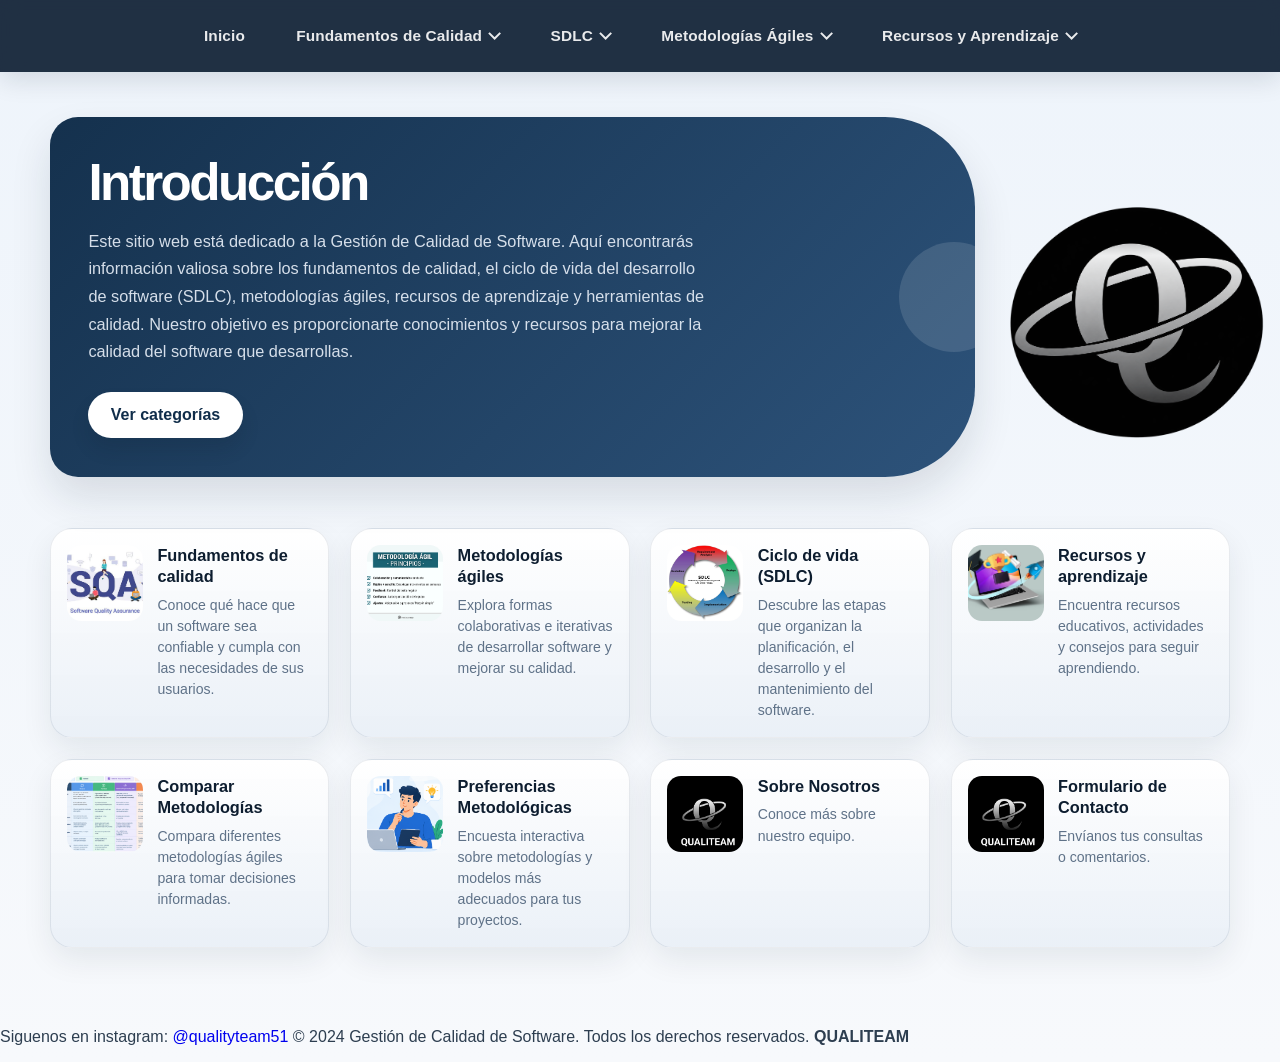
==== commit ea4bbb62: "sobre nosotros" ====
--- a/index.html
+++ b/index.html
@@ -123,8 +123,8 @@
             <a class="feature-card" href="Preferencia de metadologia.html">
             <img class="feature-card__image" src="fotos/Encuesta sobre Metodologías Ágiles.png" alt="Vista previa de recursos de aprendizaje" />
             <span class="feature-card__content">
-              <span class="feature-card__title">Preferencias de Metodológicas</span>
-              <span class="feature-card__description">Encuesta sobre la metodogia mas utiles para tus proyectos.</span>
+              <span class="feature-card__title">Preferencias Metodológicas</span>
+              <span class="feature-card__description">Encuesta interactiva sobre metodologías y modelos más adecuados para tus proyectos.</span>
             </span>
           </a>
             <a class="feature-card" href="sobre_nosotros.html">
--- a/CSS/estilos.css
+++ b/CSS/estilos.css
@@ -1613,14 +1613,6 @@
   margin-bottom: 1rem;
 }
 
-.agile-section__number {
-  flex: 0 0 auto;
-  color: var(--blue-500);
-  font-size: 0.92rem;
-  font-weight: 800;
-  letter-spacing: 0.08em;
-}
-
 .agile-section__heading .agile-kicker {
   margin-bottom: 0.35rem;
 }
@@ -2995,6 +2987,26 @@
   flex-grow: 1;
 }
 
+.option-header-row {
+  display: flex;
+  align-items: center;
+  justify-content: space-between;
+  gap: 0.5rem;
+  width: 100%;
+}
+
+.option-tag {
+  display: inline-flex;
+  align-items: center;
+  padding: 0.15rem 0.55rem;
+  border-radius: 999px;
+  font-size: 0.72rem;
+  font-weight: 700;
+  text-transform: uppercase;
+  letter-spacing: 0.03em;
+  flex-shrink: 0;
+}
+
 .option-title {
   color: var(--navy-800);
   font-size: 0.96rem;
@@ -3244,6 +3256,18 @@
   background: linear-gradient(90deg, #f59e0b 0%, #b45309 100%);
 }
 
+.fill--cascada {
+  background: linear-gradient(90deg, #64748b 0%, #334155 100%);
+}
+
+.fill--vmodel {
+  background: linear-gradient(90deg, #0284c7 0%, #0369a1 100%);
+}
+
+.fill--incremental {
+  background: linear-gradient(90deg, #e11d48 0%, #9f1239 100%);
+}
+
 /* Razones e información de calidad */
 .results-insights {
   margin-bottom: 2rem;
@@ -3367,6 +3391,12 @@
 
   .survey-option-btn {
     padding: 1rem;
+  }
+
+  .option-header-row {
+    flex-direction: column;
+    align-items: flex-start;
+    gap: 0.25rem;
   }
 
   .wizard-nav {
@@ -5053,3 +5083,924 @@
     grid-template-columns: 1fr;
   }
 }
+
+
+/* =========================================================
+   US-02: ISO Comparison Tabs
+   ========================================================= */
+.iso-comparison {
+  margin-top: 2.5rem;
+  padding: 2rem 0;
+}
+
+.iso-tabs {
+  display: flex;
+  gap: 0.5rem;
+  flex-wrap: wrap;
+  margin-bottom: 1.5rem;
+  border-bottom: 2px solid var(--navy-700, #1e3a5f);
+}
+
+.iso-tab-btn {
+  padding: 0.6rem 1.25rem;
+  background: transparent;
+  border: none;
+  border-bottom: 3px solid transparent;
+  color: var(--slate-400, #94a3b8);
+  font-size: 0.95rem;
+  font-weight: 600;
+  cursor: pointer;
+  transition: color 0.2s, border-color 0.2s;
+  margin-bottom: -2px;
+}
+.iso-tab-btn:hover { color: var(--blue-300, #93c5fd); }
+.iso-tab-btn.is-active {
+  color: var(--blue-400, #60a5fa);
+  border-bottom-color: var(--blue-400, #60a5fa);
+}
+
+.iso-tab-panel { display: none; }
+.iso-tab-panel.is-active { display: block; }
+
+.iso-panel__content { padding: 1.5rem 0; }
+.iso-panel__content h3 {
+  font-size: 1.2rem;
+  color: var(--blue-200, #bfdbfe);
+  margin-bottom: 0.75rem;
+}
+.iso-panel__content > p { color: var(--slate-300, #cbd5e1); margin-bottom: 1.25rem; }
+.iso-panel__note {
+  margin-top: 1.25rem;
+  padding: 0.85rem 1rem;
+  background: rgba(59,130,246,0.1);
+  border-left: 3px solid var(--blue-500, #3b82f6);
+  border-radius: 0 6px 6px 0;
+  color: var(--slate-200, #e2e8f0);
+  font-size: 0.9rem;
+}
+
+.iso-characteristics-grid {
+  display: grid;
+  grid-template-columns: repeat(auto-fill, minmax(200px, 1fr));
+  gap: 1rem;
+  margin-top: 1rem;
+}
+
+.iso-char {
+  background: rgba(30,58,95,0.6);
+  border: 1px solid rgba(59,130,246,0.25);
+  border-radius: 10px;
+  padding: 1rem;
+  position: relative;
+}
+.iso-char__num {
+  display: block;
+  font-size: 0.75rem;
+  font-weight: 700;
+  color: var(--blue-400, #60a5fa);
+  margin-bottom: 0.4rem;
+  letter-spacing: 0.05em;
+}
+.iso-char h4 {
+  font-size: 0.95rem;
+  font-weight: 700;
+  color: var(--slate-100, #f1f5f9);
+  margin-bottom: 0.4rem;
+}
+.iso-char p { font-size: 0.85rem; color: var(--slate-300, #cbd5e1); }
+.iso-char__new {
+  display: inline-block;
+  font-size: 0.65rem;
+  background: #16a34a;
+  color: white;
+  padding: 0 5px;
+  border-radius: 4px;
+  margin-left: 4px;
+  vertical-align: middle;
+  font-weight: 700;
+}
+
+/* Diff table */
+.iso-diff-table-wrap {
+  overflow-x: auto;
+  border-radius: 8px;
+  border: 1px solid rgba(59,130,246,0.2);
+}
+.iso-diff-table {
+  width: 100%;
+  border-collapse: collapse;
+  font-size: 0.9rem;
+}
+.iso-diff-table th,
+.iso-diff-table td {
+  padding: 0.7rem 1rem;
+  border-bottom: 1px solid rgba(59,130,246,0.15);
+  color: var(--slate-200, #e2e8f0);
+  text-align: left;
+}
+.iso-diff-table thead th {
+  background: rgba(30,58,95,0.8);
+  color: var(--blue-300, #93c5fd);
+  font-weight: 700;
+}
+.iso-diff-table tbody tr:nth-child(even) { background: rgba(30,58,95,0.3); }
+.iso-diff-table tbody th { color: var(--blue-400, #60a5fa); font-weight: 600; }
+
+/* =========================================================
+   US-03: Flip Cards
+   ========================================================= */
+.test-techniques {
+  margin: 2rem 0;
+  padding: 2rem 0;
+}
+.test-techniques h2 {
+  font-size: 1.4rem;
+  color: var(--blue-200, #bfdbfe);
+  margin-bottom: 0.5rem;
+}
+.test-techniques > p {
+  color: var(--slate-300, #cbd5e1);
+  margin-bottom: 1.5rem;
+}
+
+.flip-cards-grid {
+  display: grid;
+  grid-template-columns: repeat(auto-fit, minmax(260px, 1fr));
+  gap: 2rem;
+  perspective: 1000px;
+}
+
+.flip-card {
+  height: 280px;
+  cursor: pointer;
+  outline: none;
+}
+.flip-card__inner {
+  position: relative;
+  width: 100%;
+  height: 100%;
+  transition: transform 0.6s cubic-bezier(0.4,0,0.2,1);
+  transform-style: preserve-3d;
+}
+
+.flip-card__front,
+.flip-card__back {
+  position: absolute;
+  inset: 0;
+  backface-visibility: hidden;
+  border-radius: 14px;
+  padding: 1.5rem;
+  display: flex;
+  flex-direction: column;
+  align-items: center;
+  justify-content: center;
+  text-align: center;
+}
+
+.flip-card__front {
+  background: linear-gradient(135deg, #1e3a5f 0%, #0f2040 100%);
+  border: 2px solid rgba(59,130,246,0.4);
+}
+.flip-card__back {
+  background: linear-gradient(135deg, #1e3558 0%, #0d1f3c 100%);
+  border: 2px solid rgba(59,130,246,0.6);
+  transform: rotateY(180deg);
+  text-align: left;
+  align-items: flex-start;
+  justify-content: flex-start;
+  overflow-y: auto;
+}
+
+.flip-card__icon {
+  font-size: 3rem;
+  margin-bottom: 0.75rem;
+  display: block;
+}
+.flip-card__front h3 {
+  font-size: 1.4rem;
+  color: var(--blue-100, #dbeafe);
+  margin-bottom: 0.5rem;
+}
+.flip-card__hint {
+  font-size: 0.8rem;
+  color: var(--slate-400, #94a3b8);
+  margin-top: 0.5rem;
+}
+.flip-card__back h3 {
+  font-size: 1rem;
+  color: var(--blue-300, #93c5fd);
+  margin-bottom: 0.5rem;
+}
+.flip-card__back p {
+  font-size: 0.85rem;
+  color: var(--slate-200, #e2e8f0);
+  margin-bottom: 0.5rem;
+}
+.flip-card__back ul {
+  font-size: 0.8rem;
+  color: var(--slate-300, #cbd5e1);
+  padding-left: 1rem;
+  margin-bottom: 0.5rem;
+}
+.flip-card__back ul li { margin-bottom: 0.25rem; }
+.flip-card__use {
+  font-size: 0.8rem;
+  color: var(--blue-300, #93c5fd);
+  margin-top: 0.5rem;
+}
+
+/* =========================================================
+   US-04: Tool Filter Bar
+   ========================================================= */
+.tool-filter-bar {
+  display: flex;
+  flex-wrap: wrap;
+  gap: 0.5rem;
+  margin-bottom: 1.5rem;
+  padding: 1rem;
+  background: rgba(30,58,95,0.3);
+  border-radius: 10px;
+  border: 1px solid rgba(59,130,246,0.15);
+}
+.tool-filter-btn {
+  padding: 0.4rem 1rem;
+  background: rgba(30,58,95,0.6);
+  border: 1px solid rgba(59,130,246,0.3);
+  border-radius: 20px;
+  color: var(--slate-300, #cbd5e1);
+  font-size: 0.85rem;
+  cursor: pointer;
+  transition: background 0.2s, color 0.2s, border-color 0.2s;
+}
+.tool-filter-btn:hover {
+  background: rgba(59,130,246,0.15);
+  color: var(--blue-200, #bfdbfe);
+  border-color: var(--blue-400, #60a5fa);
+}
+.tool-filter-btn.is-active {
+  background: var(--blue-600, #2563eb);
+  color: white;
+  border-color: var(--blue-500, #3b82f6);
+}
+
+.tool-type { transition: opacity 0.3s, transform 0.3s; }
+.tool-type.is-hidden { display: none; }
+
+/* =========================================================
+   US-06: Model Tradeoffs (Ventajas/Desventajas)
+   ========================================================= */
+.model-tradeoffs {
+  display: grid;
+  grid-template-columns: 1fr 1fr;
+  gap: 1.25rem;
+  margin: 1.25rem 0 2rem;
+}
+@media (max-width: 640px) { .model-tradeoffs { grid-template-columns: 1fr; } }
+
+.model-tradeoffs__panel {
+  border-radius: 10px;
+  padding: 1.25rem;
+}
+.model-tradeoffs__panel--pro {
+  background: rgba(16,185,129,0.08);
+  border: 1px solid rgba(16,185,129,0.35);
+}
+.model-tradeoffs__panel--con {
+  background: rgba(239,68,68,0.08);
+  border: 1px solid rgba(239,68,68,0.35);
+}
+.model-tradeoffs__panel h4 {
+  font-size: 0.95rem;
+  font-weight: 700;
+  margin-bottom: 0.6rem;
+}
+.model-tradeoffs__panel--pro h4 { color: #34d399; }
+.model-tradeoffs__panel--con h4 { color: #f87171; }
+.model-tradeoffs__panel ul {
+  list-style: disc;
+  padding-left: 1.1rem;
+  font-size: 0.87rem;
+  color: var(--slate-300, #cbd5e1);
+}
+.model-tradeoffs__panel ul li { margin-bottom: 0.35rem; }
+
+/* Sub-nav for SDLC models */
+.models-subnav {
+  display: flex;
+  gap: 0.5rem;
+  flex-wrap: wrap;
+  margin-bottom: 2rem;
+  padding: 0.75rem;
+  background: rgba(30,58,95,0.25);
+  border-radius: 8px;
+  border: 1px solid rgba(59,130,246,0.15);
+}
+.models-subnav__link {
+  padding: 0.35rem 0.9rem;
+  background: rgba(59,130,246,0.08);
+  border: 1px solid rgba(59,130,246,0.25);
+  border-radius: 16px;
+  color: var(--blue-300, #93c5fd);
+  font-size: 0.85rem;
+  text-decoration: none;
+  transition: background 0.2s, color 0.2s;
+}
+.models-subnav__link:hover {
+  background: rgba(59,130,246,0.2);
+  color: var(--blue-100, #dbeafe);
+}
+
+/* Modelo en V diagram */
+.v-model-diagram {
+  display: flex;
+  gap: 0;
+  align-items: flex-end;
+  margin: 1.5rem 0;
+  overflow-x: auto;
+}
+.v-model-diagram__arm {
+  display: flex;
+  flex-direction: column;
+  gap: 0.5rem;
+  flex: 1;
+}
+.v-model-diagram__arm--left .v-model-step { border-radius: 8px 0 0 8px; }
+.v-model-diagram__arm--right .v-model-step { border-radius: 0 8px 8px 0; text-align: right; }
+.v-model-step {
+  padding: 0.6rem 0.9rem;
+  font-size: 0.82rem;
+  font-weight: 600;
+  color: white;
+}
+.v-model-step--req    { background: #1d4ed8; }
+.v-model-step--arch   { background: #2563eb; margin-left: 10px; }
+.v-model-step--detail { background: #3b82f6; margin-left: 20px; }
+.v-model-step--code   { background: #60a5fa; color: #0f172a; margin-left: 30px; border-radius: 8px !important; text-align: center; }
+.v-model-step--acceptance { background: #065f46; margin-right: 10px; }
+.v-model-step--system     { background: #047857; margin-right: 20px; }
+.v-model-step--integration { background: #059669; margin-right: 30px; }
+.v-model-step--unit       { background: #10b981; color: #0f172a; margin-right: 40px; }
+.v-model-diagram__center {
+  display: flex;
+  align-items: flex-end;
+  padding-bottom: 0.5rem;
+  padding: 0 0.5rem;
+}
+.v-model-apex {
+  font-size: 0.75rem;
+  color: var(--slate-400, #94a3b8);
+  white-space: nowrap;
+}
+
+/* US-07: Lightbox */
+.lightbox-trigger { cursor: zoom-in; }
+.lightbox-hint { font-size: 0.8em; color: var(--blue-400, #60a5fa); }
+
+.lightbox-overlay {
+  position: fixed;
+  inset: 0;
+  background: rgba(0,0,0,0.92);
+  z-index: 9999;
+  display: flex;
+  align-items: center;
+  justify-content: center;
+  padding: 1rem;
+  backdrop-filter: blur(4px);
+}
+.lightbox-overlay[hidden] { display: none; }
+.lightbox-overlay__close {
+  position: fixed;
+  top: 1rem;
+  right: 1.25rem;
+  background: rgba(255,255,255,0.1);
+  border: 1px solid rgba(255,255,255,0.25);
+  color: white;
+  font-size: 2rem;
+  width: 2.5rem;
+  height: 2.5rem;
+  border-radius: 50%;
+  cursor: pointer;
+  display: flex;
+  align-items: center;
+  justify-content: center;
+  line-height: 1;
+  transition: background 0.2s;
+  z-index: 10000;
+}
+.lightbox-overlay__close:hover { background: rgba(255,255,255,0.2); }
+.lightbox-overlay__figure {
+  max-width: 90vw;
+  max-height: 90vh;
+  text-align: center;
+}
+.lightbox-overlay__img {
+  max-width: 100%;
+  max-height: 80vh;
+  object-fit: contain;
+  border-radius: 8px;
+  box-shadow: 0 0 60px rgba(0,0,0,0.5);
+}
+.lightbox-overlay__caption {
+  color: var(--slate-300, #cbd5e1);
+  font-size: 0.9rem;
+  margin-top: 0.75rem;
+}
+
+/* =========================================================
+   US-08: Manifesto Ágil
+   ========================================================= */
+.agile-subsection-title {
+  font-size: 1.1rem;
+  font-weight: 700;
+  color: var(--blue-300, #93c5fd);
+  margin-bottom: 1rem;
+  padding-bottom: 0.4rem;
+  border-bottom: 1px solid rgba(59,130,246,0.25);
+}
+
+.manifesto-values-grid {
+  display: grid;
+  grid-template-columns: repeat(auto-fit, minmax(220px, 1fr));
+  gap: 1rem;
+  margin-bottom: 1rem;
+}
+
+.manifesto-value {
+  background: linear-gradient(135deg, rgba(30,58,95,0.8), rgba(15,32,64,0.8));
+  border: 1px solid rgba(59,130,246,0.3);
+  border-radius: 12px;
+  padding: 1.25rem;
+  text-align: center;
+}
+.manifesto-value__over {
+  font-size: 1rem;
+  font-weight: 700;
+  color: var(--blue-200, #bfdbfe);
+  margin-bottom: 0.4rem;
+}
+.manifesto-value__over-label {
+  font-size: 0.7rem;
+  font-weight: 800;
+  color: var(--blue-500, #3b82f6);
+  letter-spacing: 0.1em;
+  background: rgba(59,130,246,0.1);
+  border-radius: 4px;
+  padding: 2px 8px;
+  display: inline-block;
+  margin: 0.3rem 0;
+}
+.manifesto-value__under {
+  font-size: 0.85rem;
+  color: var(--slate-400, #94a3b8);
+}
+
+.manifesto-note {
+  font-size: 0.9rem;
+  color: var(--slate-400, #94a3b8);
+  text-align: center;
+  padding: 0.5rem;
+}
+
+.manifesto-principles-grid {
+  display: grid;
+  grid-template-columns: repeat(auto-fill, minmax(260px, 1fr));
+  gap: 0.75rem;
+}
+.manifesto-principle {
+  display: flex;
+  gap: 0.75rem;
+  align-items: flex-start;
+  background: rgba(30,58,95,0.4);
+  border: 1px solid rgba(59,130,246,0.15);
+  border-radius: 8px;
+  padding: 0.85rem;
+}
+.manifesto-principle__num {
+  font-size: 0.75rem;
+  font-weight: 800;
+  color: var(--blue-400, #60a5fa);
+  min-width: 2rem;
+  padding-top: 0.1rem;
+}
+.manifesto-principle p {
+  font-size: 0.85rem;
+  color: var(--slate-300, #cbd5e1);
+  margin: 0;
+}
+
+/* =========================================================
+   US-09: Method Diagram Cards
+   ========================================================= */
+.method-diagrams-grid {
+  display: grid;
+  grid-template-columns: repeat(auto-fit, minmax(250px, 1fr));
+  gap: 1.5rem;
+  margin-top: 1rem;
+}
+.method-diagram-card {
+  background: rgba(15,32,64,0.7);
+  border: 1px solid rgba(59,130,246,0.2);
+  border-radius: 14px;
+  overflow: hidden;
+  text-align: center;
+}
+.method-diagram-card__svg-wrap {
+  padding: 1rem;
+  background: rgba(10,20,50,0.6);
+}
+.method-svg {
+  width: 100%;
+  height: auto;
+  display: block;
+  cursor: zoom-in;
+  border-radius: 8px;
+  transition: transform 0.2s;
+}
+.method-svg:hover { transform: scale(1.03); }
+.method-diagram-card figcaption {
+  padding: 0.85rem 1rem;
+  font-size: 0.85rem;
+  color: var(--slate-300, #cbd5e1);
+  border-top: 1px solid rgba(59,130,246,0.15);
+}
+
+/* =========================================================
+   US-10: Scrum Deep Dive Tabs + Sprint Timeline
+   ========================================================= */
+.scrum-tabs {
+  display: flex;
+  gap: 0.5rem;
+  margin-bottom: 1.5rem;
+  flex-wrap: wrap;
+}
+.scrum-tab-btn {
+  padding: 0.6rem 1.4rem;
+  background: rgba(30,58,95,0.5);
+  border: 1px solid rgba(59,130,246,0.25);
+  border-radius: 8px;
+  color: var(--slate-300, #cbd5e1);
+  font-size: 0.9rem;
+  font-weight: 600;
+  cursor: pointer;
+  transition: background 0.2s, color 0.2s;
+}
+.scrum-tab-btn:hover { background: rgba(59,130,246,0.15); color: var(--blue-200, #bfdbfe); }
+.scrum-tab-btn.is-active {
+  background: var(--blue-700, #1d4ed8);
+  color: white;
+  border-color: var(--blue-500, #3b82f6);
+}
+
+.scrum-tab-panel { display: none; }
+.scrum-tab-panel.is-active { display: block; }
+.scrum-panel__intro { color: var(--slate-300, #cbd5e1); margin-bottom: 1.25rem; font-size: 0.9rem; }
+
+.scrum-roles-grid {
+  display: grid;
+  grid-template-columns: repeat(auto-fit, minmax(220px, 1fr));
+  gap: 1.25rem;
+}
+.scrum-role {
+  background: rgba(30,58,95,0.5);
+  border: 1px solid rgba(59,130,246,0.2);
+  border-radius: 12px;
+  padding: 1.25rem;
+  text-align: center;
+}
+.scrum-role__icon { font-size: 2rem; margin-bottom: 0.5rem; }
+.scrum-role h3 { font-size: 1rem; color: var(--blue-200, #bfdbfe); margin-bottom: 0.5rem; }
+.scrum-role p { font-size: 0.85rem; color: var(--slate-300, #cbd5e1); }
+
+/* Sprint timeline */
+.sprint-timeline { margin-top: 0.5rem; }
+.sprint-timeline__track {
+  display: flex;
+  align-items: center;
+  gap: 0;
+  flex-wrap: wrap;
+  margin-bottom: 1.25rem;
+}
+.sprint-timeline__connector {
+  height: 3px;
+  width: 2rem;
+  background: rgba(59,130,246,0.3);
+  flex-shrink: 0;
+}
+@media (max-width: 640px) {
+  .sprint-timeline__track { flex-direction: column; align-items: flex-start; }
+  .sprint-timeline__connector { width: 3px; height: 1.5rem; margin-left: 1.5rem; }
+}
+
+.sprint-event {
+  display: flex;
+  flex-direction: column;
+  align-items: center;
+  gap: 0.4rem;
+  padding: 0.75rem 1rem;
+  background: rgba(30,58,95,0.7);
+  border: 2px solid rgba(59,130,246,0.25);
+  border-radius: 10px;
+  color: var(--slate-200, #e2e8f0);
+  cursor: pointer;
+  font-size: 0.82rem;
+  font-weight: 600;
+  min-width: 100px;
+  text-align: center;
+  transition: background 0.2s, border-color 0.2s, transform 0.15s;
+}
+.sprint-event:hover { background: rgba(59,130,246,0.15); border-color: var(--blue-400, #60a5fa); transform: translateY(-2px); }
+.sprint-event.is-active { background: var(--blue-700, #1d4ed8); border-color: var(--blue-400, #60a5fa); color: white; }
+.sprint-event__icon { font-size: 1.5rem; }
+.sprint-event__name { font-size: 0.78rem; }
+
+.sprint-event-detail {
+  background: rgba(15,32,64,0.8);
+  border: 1px solid var(--blue-500, #3b82f6);
+  border-radius: 10px;
+  padding: 1.25rem;
+  margin-top: 0.5rem;
+}
+.sprint-event-detail[hidden] { display: none; }
+.sprint-event-detail__title {
+  font-size: 1rem;
+  color: var(--blue-300, #93c5fd);
+  margin-bottom: 0.5rem;
+}
+.sprint-event-detail__body { display: flex; gap: 1rem; align-items: flex-start; flex-wrap: wrap; }
+.sprint-event-detail__duration {
+  display: inline-block;
+  background: rgba(59,130,246,0.15);
+  border: 1px solid rgba(59,130,246,0.3);
+  border-radius: 20px;
+  padding: 0.25rem 0.8rem;
+  font-size: 0.8rem;
+  color: var(--blue-300, #93c5fd);
+  font-weight: 700;
+  white-space: nowrap;
+}
+.sprint-event-detail__desc { font-size: 0.88rem; color: var(--slate-300, #cbd5e1); flex: 1; }
+
+.scrum-artifacts-grid {
+  display: grid;
+  grid-template-columns: repeat(auto-fit, minmax(220px, 1fr));
+  gap: 1rem;
+}
+.scrum-artifact {
+  background: rgba(30,58,95,0.4);
+  border: 1px solid rgba(59,130,246,0.2);
+  border-radius: 10px;
+  padding: 1.1rem;
+}
+.scrum-artifact h3 { font-size: 0.95rem; color: var(--blue-200, #bfdbfe); margin-bottom: 0.4rem; }
+.scrum-artifact p { font-size: 0.85rem; color: var(--slate-300, #cbd5e1); }
+
+/* =========================================================
+   US-11: Kanban Demo Board
+   ========================================================= */
+.kanban-demo {
+  display: grid;
+  grid-template-columns: repeat(3, 1fr);
+  gap: 1rem;
+  margin: 1.5rem 0 1rem;
+}
+@media (max-width: 640px) {
+  .kanban-demo { grid-template-columns: 1fr; }
+}
+
+.kanban-demo__col {
+  background: rgba(15,28,55,0.7);
+  border: 1px solid rgba(59,130,246,0.2);
+  border-radius: 12px;
+  padding: 0.85rem;
+  min-height: 200px;
+}
+.kanban-demo__col-header {
+  display: flex;
+  justify-content: space-between;
+  align-items: center;
+  margin-bottom: 0.75rem;
+  padding-bottom: 0.6rem;
+  border-bottom: 1px solid rgba(59,130,246,0.2);
+}
+.kanban-demo__col-header h3 {
+  font-size: 0.9rem;
+  font-weight: 700;
+  color: var(--blue-200, #bfdbfe);
+}
+.kanban-demo__wip-badge {
+  font-size: 0.75rem;
+  font-weight: 700;
+  padding: 2px 8px;
+  border-radius: 10px;
+  background: rgba(59,130,246,0.15);
+  color: var(--blue-300, #93c5fd);
+  border: 1px solid rgba(59,130,246,0.25);
+}
+.kanban-demo__wip-badge.is-over-limit {
+  background: rgba(239,68,68,0.15);
+  color: #f87171;
+  border-color: rgba(239,68,68,0.35);
+}
+
+.kanban-demo__cards {
+  display: flex;
+  flex-direction: column;
+  gap: 0.6rem;
+}
+
+.kanban-card {
+  background: rgba(30,58,95,0.8);
+  border: 1px solid rgba(59,130,246,0.3);
+  border-radius: 8px;
+  padding: 0.7rem;
+  font-size: 0.83rem;
+  color: var(--slate-200, #e2e8f0);
+}
+.kanban-card--demo {
+  background: linear-gradient(135deg, rgba(37,99,235,0.6), rgba(30,58,95,0.9));
+  border-color: var(--blue-400, #60a5fa);
+  border-width: 2px;
+}
+.kanban-card__title {
+  font-weight: 700;
+  color: var(--blue-100, #dbeafe);
+  margin-bottom: 0.3rem;
+  font-size: 0.85rem;
+}
+.kanban-card__desc {
+  font-size: 0.78rem;
+  color: var(--slate-400, #94a3b8);
+  margin-bottom: 0.5rem;
+}
+.kanban-card__actions {
+  display: flex;
+  gap: 0.4rem;
+  flex-wrap: wrap;
+}
+.kanban-card__btn {
+  padding: 0.25rem 0.6rem;
+  background: rgba(59,130,246,0.2);
+  border: 1px solid rgba(59,130,246,0.35);
+  border-radius: 6px;
+  color: var(--blue-200, #bfdbfe);
+  font-size: 0.75rem;
+  cursor: pointer;
+  transition: background 0.2s;
+}
+.kanban-card__btn:hover { background: rgba(59,130,246,0.35); }
+.kanban-card__btn:disabled { opacity: 0.35; cursor: not-allowed; }
+
+.kanban-demo__hint {
+  font-size: 0.85rem;
+  color: var(--slate-400, #94a3b8);
+  margin-top: 0.5rem;
+}
+
+.kanban-demo__status {
+  min-height: 1.5em;
+  margin: 0.5rem 0;
+  color: var(--navy-800);
+  font-weight: 600;
+}
+
+/* Complements for the quality and traditional-model sections */
+.test-levels__list {
+  grid-template-columns: repeat(auto-fit, minmax(min(100%, 240px), 1fr));
+}
+
+.test-techniques h2 {
+  color: var(--navy-800);
+}
+
+.test-techniques > p {
+  color: var(--gray-700);
+}
+
+.tool-type-list {
+  grid-template-columns: repeat(auto-fit, minmax(min(100%, 270px), 1fr));
+  gap: 1rem;
+  margin-top: 1.25rem;
+}
+
+.tool-type {
+  position: relative;
+  min-width: 0;
+  padding: 1.25rem;
+  border: 1px solid var(--gray-200);
+  border-radius: 14px;
+  background: var(--white);
+  box-shadow: 0 8px 20px rgba(13, 29, 47, 0.06);
+}
+
+.tool-type:first-child {
+  padding-top: 1.25rem;
+}
+
+.tool-type__icon {
+  display: inline-grid;
+  width: 2.8rem;
+  height: 2.8rem;
+  margin-bottom: 0.85rem;
+  place-items: center;
+  border-radius: 12px;
+  background: var(--blue-200);
+  font-size: 1.45rem;
+}
+
+.flip-card {
+  cursor: pointer;
+}
+
+.flip-card:focus-visible {
+  outline: 3px solid var(--blue-500);
+  outline-offset: 4px;
+}
+
+.flip-card.is-flipped .flip-card__inner {
+  transform: rotateY(180deg);
+}
+
+.model-tradeoffs__panel--pro h4 {
+  color: #047857;
+}
+
+.model-tradeoffs__panel--con h4 {
+  color: #b91c1c;
+}
+
+.model-tradeoffs__panel ul {
+  color: var(--gray-700);
+}
+
+.models-subnav {
+  position: sticky;
+  top: 82px;
+  z-index: 5;
+  background: var(--white);
+  border-color: var(--gray-200);
+  box-shadow: 0 4px 12px rgba(13, 29, 47, 0.06);
+}
+
+.models-subnav__link {
+  background: var(--gray-100);
+  border-color: var(--gray-300);
+  color: var(--navy-800);
+}
+
+.models-subnav__link:hover,
+.models-subnav__link:focus-visible {
+  background: var(--blue-200);
+  color: var(--navy-900);
+}
+
+.traditional-model {
+  scroll-margin-top: 160px;
+  padding: 1.25rem;
+  margin: 1.5rem 0;
+  border: 1px solid var(--gray-200);
+  border-radius: 16px;
+  background: rgba(255, 255, 255, 0.78);
+}
+
+.traditional-model h3 {
+  margin-top: 0;
+}
+
+.model-illustration {
+  margin: 1.25rem 0;
+  padding: 1rem;
+  overflow: hidden;
+  border: 1px solid var(--gray-200);
+  border-radius: 12px;
+  background: var(--white);
+}
+
+.model-illustration svg {
+  display: block;
+  width: 100%;
+  max-height: 320px;
+}
+
+.model-illustration figcaption {
+  margin-top: 0.75rem;
+  color: var(--gray-500);
+  font-size: 0.9rem;
+  line-height: 1.5;
+}
+
+.model-when {
+  padding: 0.9rem 1rem;
+  border-left: 4px solid var(--blue-500);
+  background: var(--blue-200);
+  line-height: 1.65;
+}
+
+@media (max-width: 600px) {
+  .traditional-model {
+    padding: 0.9rem;
+  }
+
+  .models-subnav {
+    top: 72px;
+  }
+}
